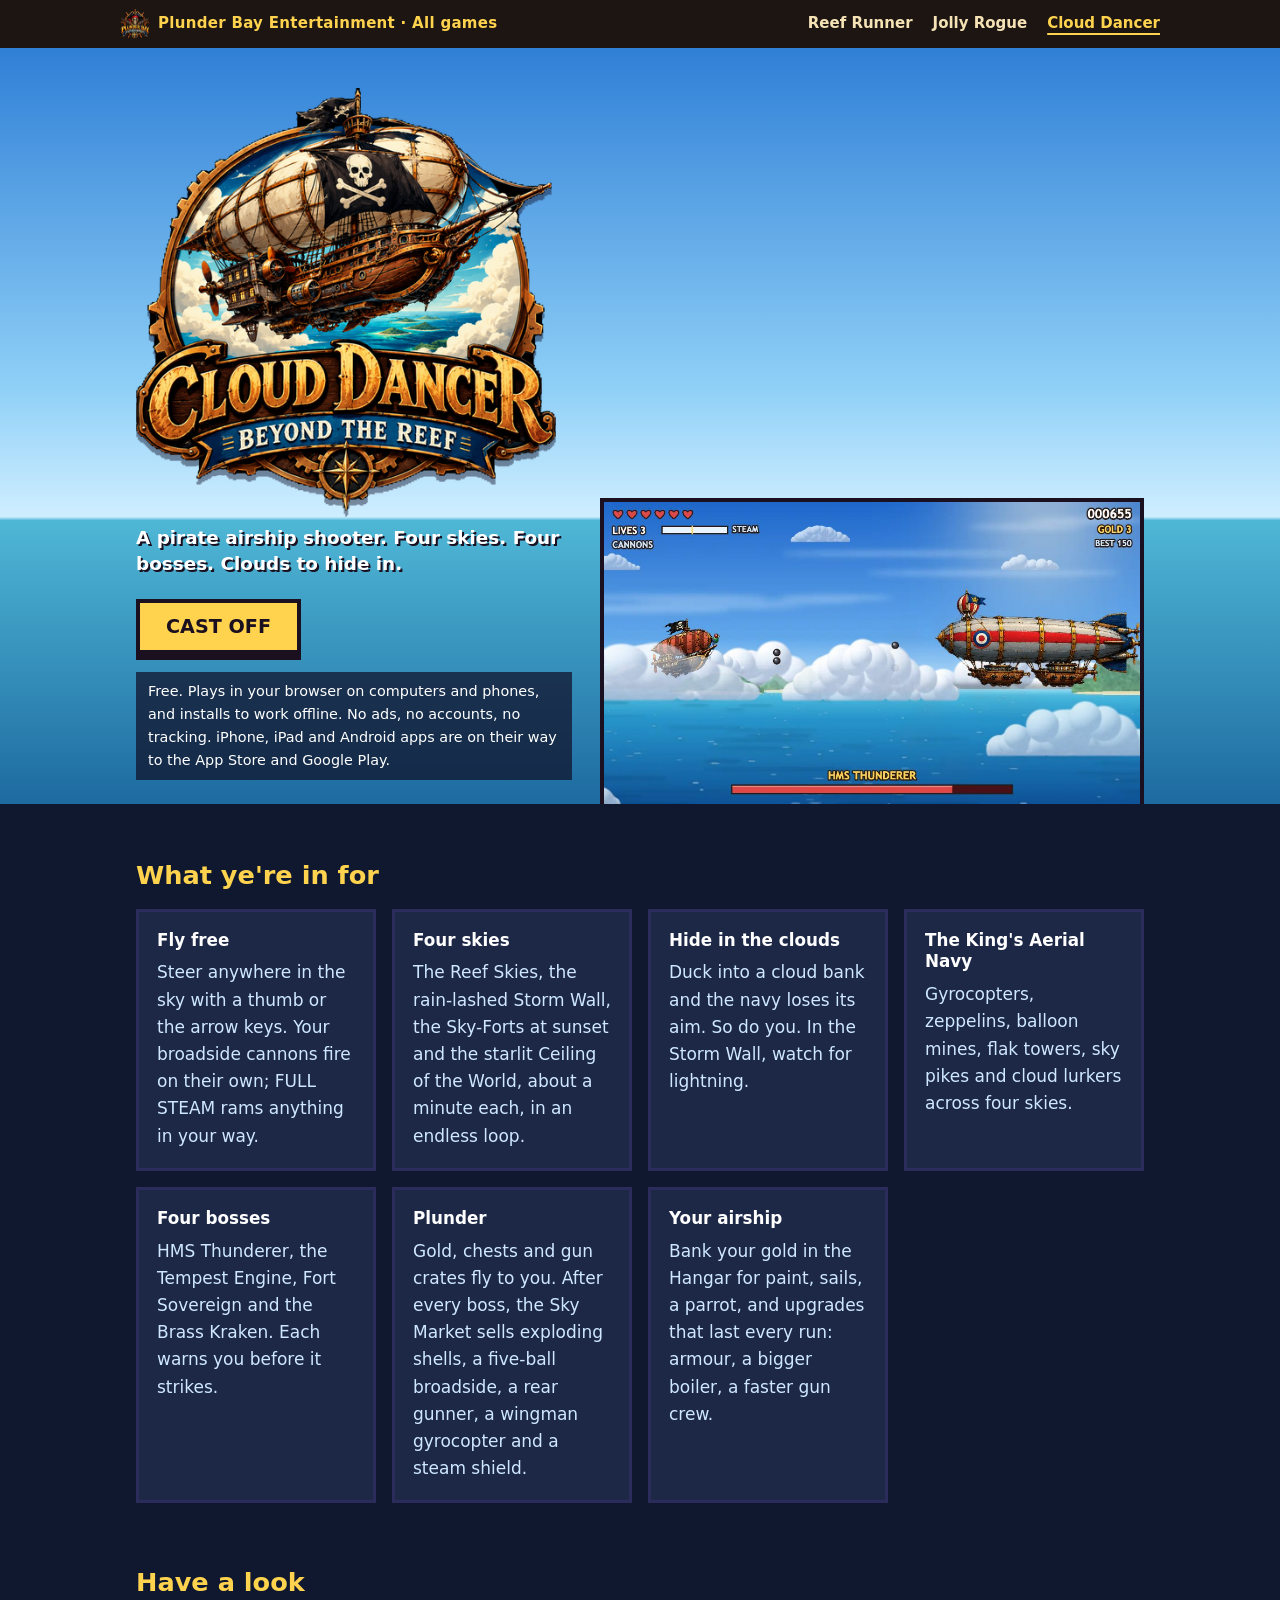
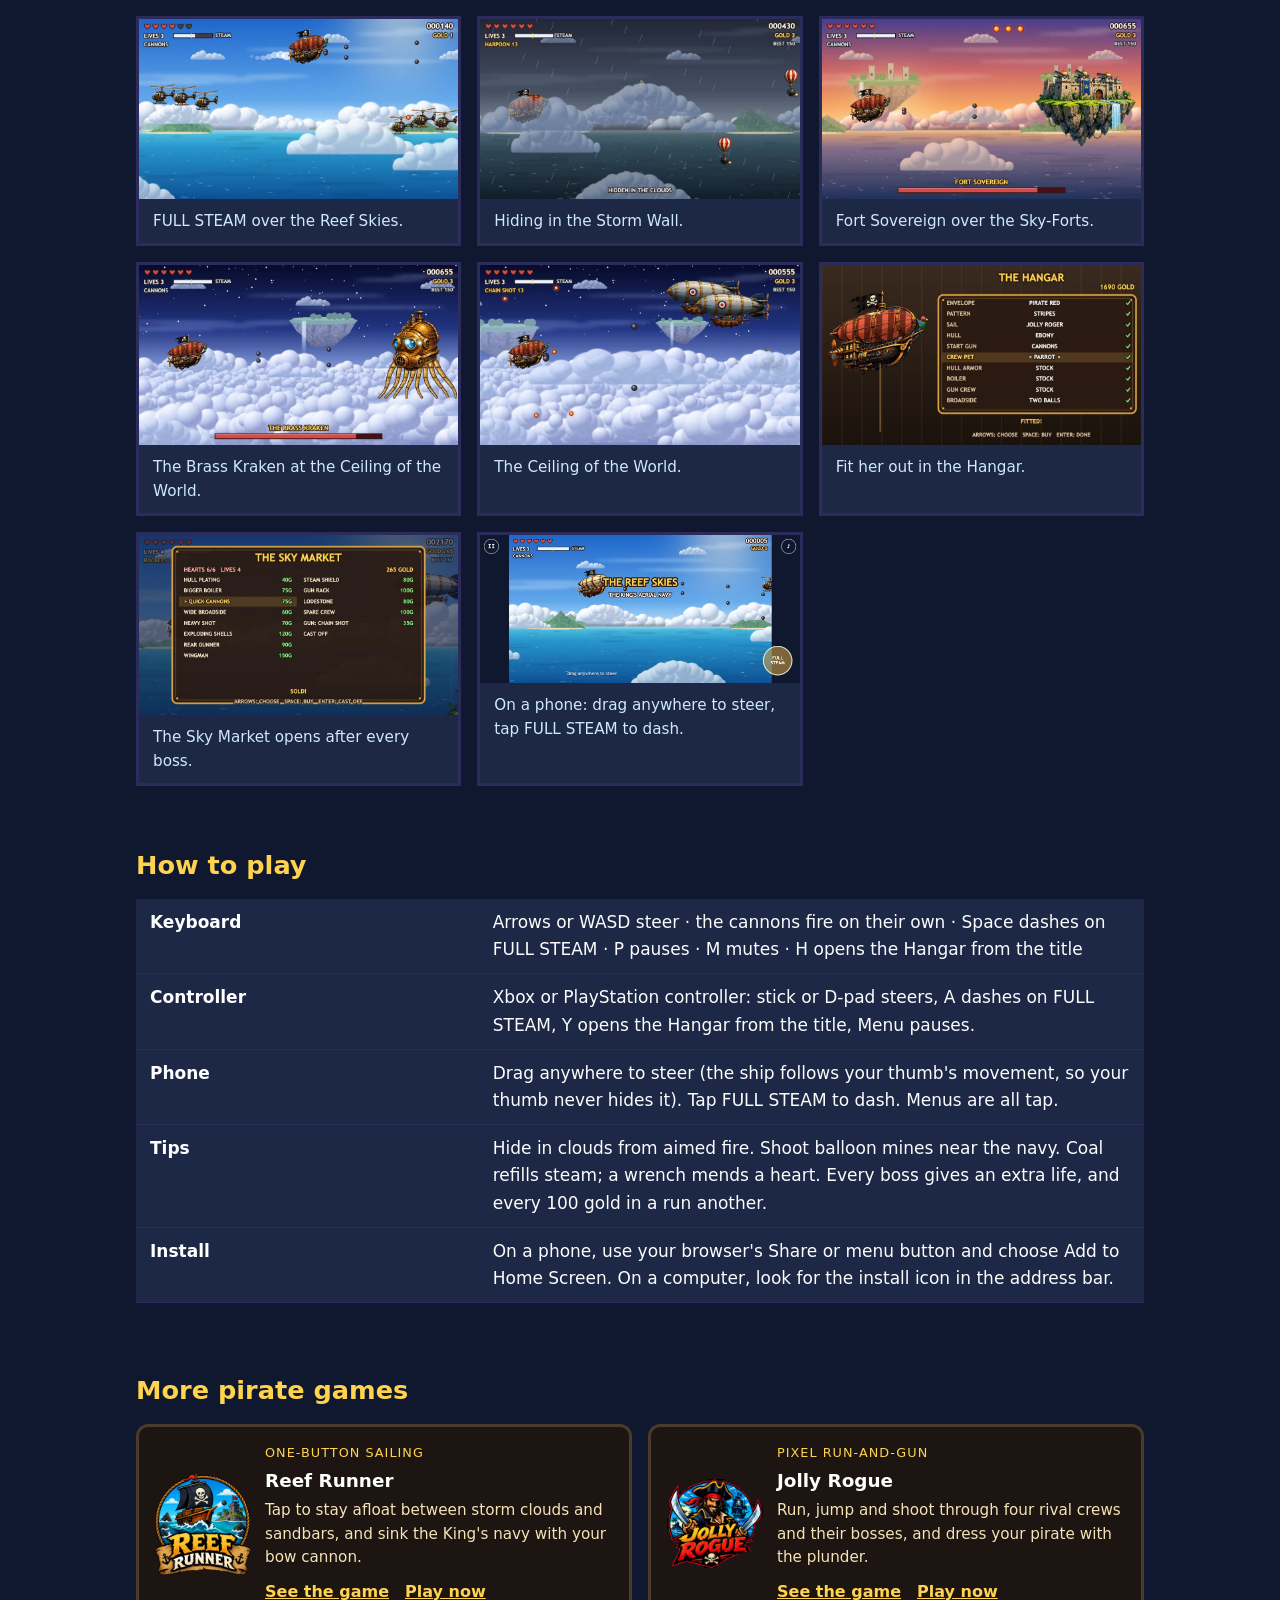
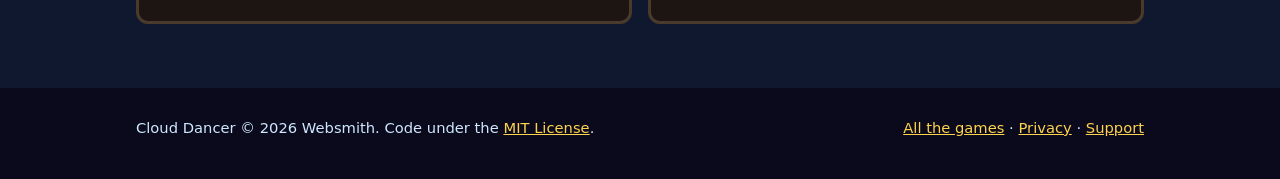
==== cloud-dancer/index.html @ 40ed7f91 "Publish Reef Runner build from source 86fb4f8 Co-Authored-By: Claude Opus 5.5 <noreply@anthropic.com" ====
<!doctype html>
<html lang="en">
<head>
<meta charset="utf-8">
<meta name="viewport" content="width=device-width, initial-scale=1">
<title>Cloud Dancer: a pirate airship shooter</title>
<meta name="description" content="Steer the Cloud Dancer, a steampunk pirate airship, through four skies and broadside the King's Aerial Navy. Free; plays in your browser, on your phone, and offline.">
<meta name="theme-color" content="#2f7fd6">
<link rel="icon" type="image/png" href="favicon-32.png">
<link rel="apple-touch-icon" href="apple-touch-icon.png">
<meta property="og:title" content="Cloud Dancer: Beyond the Reef">
<meta property="og:description" content="A free steampunk pirate airship shooter. Four skies, four bosses, one cloud to hide in.">
<meta property="og:image" content="https://reefrunner.us/cloud-dancer/img/boss.jpg">
<style>
  :root {
    --bg: #10182f; --panel: #1c2846; --ink: #fcfcfc; --muted: #cfe8ff; --gold: #ffd34e;
    --red: #d82838; --sea: #3c8cec; --wood: #4a2e14;
    --pixel: "Trebuchet MS", "Verdana", system-ui, sans-serif;
  }
  * { box-sizing: border-box; }
  html, body { margin: 0; background: var(--bg); color: var(--ink); }
  body { font: 17px/1.6 system-ui, -apple-system, "Segoe UI", sans-serif; }
  a { color: var(--gold); }
  a:focus-visible, .btn:focus-visible { outline: 3px solid var(--gold); outline-offset: 3px; }
  .wrap { max-width: 1040px; margin: 0 auto; padding: 0 16px; }
  img { max-width: 100%; height: auto; display: block; }

  header { background: linear-gradient(#2f7fd6 0, #8fd0f7 45%, #cfeeff 62%, #4fb7d6 62.5%, #1d6aa0 100%); padding: 40px 0 0; }
  .hero { display: grid; grid-template-columns: 1fr 1.25fr; gap: 28px; align-items: end; }
  .logo { image-rendering: auto; width: min(100%, 420px); filter: drop-shadow(0 6px 0 rgba(16,16,40,.45)); }
  h1 { font: 900 clamp(2.6rem, 7vw, 4.4rem)/1 var(--pixel); margin: 0; letter-spacing: .04em;
    color: var(--gold); text-shadow: 4px 0 #1b1020, -4px 0 #1b1020, 0 4px #1b1020, 0 -4px #1b1020, 4px 4px #1b1020; }
  .tag { font: 700 1.15rem/1.4 var(--pixel); margin: 14px 0 22px; color: #fff; text-shadow: 2px 2px #1b1020; }
  .btn { display: inline-block; font: 800 1.2rem/1 var(--pixel); text-decoration: none; color: #1b1020;
    background: var(--gold); border: 4px solid #1b1020; padding: 14px 26px; box-shadow: 0 6px 0 #1b1020; }
  .btn:hover { filter: brightness(1.08); }
  .btn:active { transform: translateY(4px); box-shadow: 0 2px 0 #1b1020; }
  .note { font-size: .9rem; color: #fff; margin: 18px 0 24px; padding: 8px 12px; background: rgba(16,16,40,.72); max-width: 34rem; }
  .hero figure { margin: 0; }
  .hero figure img { border: 4px solid #1b1020; border-bottom: 0; width: 100%; }

  section.wrap { padding-top: 56px; padding-bottom: 8px; }
  h2 { font: 800 1.6rem/1.2 var(--pixel); color: var(--gold); margin: 0 0 18px; }
  .grid { display: grid; grid-template-columns: repeat(auto-fit, minmax(220px, 1fr)); gap: 16px; }
  .card { background: var(--panel); border: 3px solid #2c2c5c; padding: 18px; }
  .card h3 { font: 800 1.05rem/1.3 var(--pixel); margin: 0 0 8px; color: #fff; }
  .card p { margin: 0; color: var(--muted); }
  .shots { display: grid; grid-template-columns: repeat(auto-fit, minmax(300px, 1fr)); gap: 16px; }
  .shots figure { margin: 0; background: var(--panel); border: 3px solid #2c2c5c; }
  .shots figcaption { padding: 10px 14px; color: var(--muted); font-size: .95rem; }
  table { border-collapse: collapse; width: 100%; background: var(--panel); }
  th, td { text-align: left; padding: 10px 14px; border-bottom: 1px solid #2c2c5c; vertical-align: top; }
  th { font-family: var(--pixel); color: #fff; width: 34%; }
  footer { margin-top: 64px; padding: 28px 0 40px; background: #0a0a1c; color: var(--muted); font-size: .92rem; }
  footer .wrap { display: flex; flex-wrap: wrap; gap: 8px 28px; justify-content: space-between; }
  footer p { margin: 0; }
  @media (max-width: 760px) {
    .hero { grid-template-columns: 1fr; }
    header { padding-top: 28px; }
  }

  /* reefrunner.us: the bar across every game page, and the other games at the bottom */
  .fleet { display: flex; flex-wrap: wrap; align-items: center; gap: 6px 20px; padding: 10px max(16px, calc((100% - 1040px) / 2));
    background: #1c1512; font: 600 15px/1.3 system-ui, -apple-system, "Segoe UI", sans-serif; position: relative; z-index: 5; }
  .fleet a { color: #f5e2b5; text-decoration: none; padding: 4px 0; }
  .fleet a:hover { color: #ffd34e; }
  .fleet a[aria-current="page"] { color: #ffd34e; text-decoration: underline; text-decoration-thickness: 2px; text-underline-offset: 5px; }
  .fleet .fleet-home { margin-right: auto; font-weight: 800; color: #ffd34e; letter-spacing: .02em; display: inline-flex; align-items: center; gap: 8px; }
  .fleet .fleet-home img { width: 30px; height: auto; margin: -6px 0; }
  .fleet-more { max-width: 1040px; margin: 64px auto 0; padding: 0 16px; font: 16px/1.55 system-ui, -apple-system, "Segoe UI", sans-serif; }
  .fleet-more h2 { font: 800 1.6rem/1.2 system-ui, -apple-system, "Segoe UI", sans-serif; color: #ffd34e; margin: 0 0 18px; }
  .fleet-more .fleet-cards { display: grid; grid-template-columns: repeat(auto-fit, minmax(260px, 1fr)); gap: 16px; }
  .fleet-more .fleet-card { display: grid; grid-template-columns: 96px 1fr; gap: 14px; align-items: center; padding: 16px;
    background: #1c1512; border: 3px solid #4a3a2c; border-radius: 12px; color: #f5e2b5; }
  .fleet-more .fleet-card img { width: 96px; height: auto; display: block; }
  .fleet-more .fleet-card h3 { margin: 0; font-size: 1.15rem; color: #fff; }
  .fleet-more .fleet-card .fleet-kind { margin: 0 0 4px; font-size: .8rem; letter-spacing: .08em; text-transform: uppercase; color: #ffd34e; }
  .fleet-more .fleet-card p { margin: 4px 0 10px; font-size: .95rem; }
  .fleet-more .fleet-card a { color: #ffd34e; font-weight: 700; margin-right: 16px; }
</style>
</head>
<body>
<nav class="fleet" aria-label="All the games">
  <a class="fleet-home" href="../"><img src="../plunder-bay.webp" width="480" height="484" alt="">Plunder Bay Entertainment · All games</a>
  <a href="../reef-runner/">Reef Runner</a>
  <a href="../jolly-rogue/">Jolly Rogue</a>
  <a href="../cloud-dancer/" aria-current="page">Cloud Dancer</a>
</nav>
<header>
  <div class="wrap hero">
    <div>
      <h1><img class="logo" src="logo.png" alt="Cloud Dancer: Beyond the Reef" width="480" height="484"></h1>
      <p class="tag">A pirate airship shooter. Four skies. Four bosses. Clouds to hide in.</p>
      <a class="btn" href="play/">CAST OFF</a>
      <p class="note">Free. Plays in your browser on computers and phones, and installs to work offline.
        No ads, no accounts, no tracking. iPhone, iPad and Android apps are on their way to the App Store and Google Play.</p>
    </div>
    <figure><img src="img/boss.jpg" width="960" height="540" alt="The painted Cloud Dancer airship facing HMS Thunderer, a huge navy dreadnought zeppelin with a red war stripe, over a tropical sea."></figure>
  </div>
</header>

<main>
  <section class="wrap" aria-labelledby="what">
    <h2 id="what">What ye're in for</h2>
    <div class="grid">
      <div class="card"><h3>Fly free</h3><p>Steer anywhere in the sky with a thumb or the arrow keys. Your broadside cannons fire on their own; FULL STEAM rams anything in your way.</p></div>
      <div class="card"><h3>Four skies</h3><p>The Reef Skies, the rain-lashed Storm Wall, the Sky-Forts at sunset and the starlit Ceiling of the World, about a minute each, in an endless loop.</p></div>
      <div class="card"><h3>Hide in the clouds</h3><p>Duck into a cloud bank and the navy loses its aim. So do you. In the Storm Wall, watch for lightning.</p></div>
      <div class="card"><h3>The King's Aerial Navy</h3><p>Gyrocopters, zeppelins, balloon mines, flak towers, sky pikes and cloud lurkers across four skies.</p></div>
      <div class="card"><h3>Four bosses</h3><p>HMS Thunderer, the Tempest Engine, Fort Sovereign and the Brass Kraken. Each warns you before it strikes.</p></div>
      <div class="card"><h3>Plunder</h3><p>Gold, chests and gun crates fly to you. After every boss, the Sky Market sells exploding shells, a five-ball broadside, a rear gunner, a wingman gyrocopter and a steam shield.</p></div>
      <div class="card"><h3>Your airship</h3><p>Bank your gold in the Hangar for paint, sails, a parrot, and upgrades that last every run: armour, a bigger boiler, a faster gun crew.</p></div>
    </div>
  </section>

  <section class="wrap" aria-labelledby="look">
    <h2 id="look">Have a look</h2>
    <div class="shots">
      <figure><img src="img/fight.jpg" width="960" height="540" loading="lazy" alt="The airship on FULL STEAM, trailing steam over the Reef Skies, with a flak tower on an islet below."><figcaption>FULL STEAM over the Reef Skies.</figcaption></figure>
      <figure><img src="img/storm.jpg" width="960" height="540" loading="lazy" alt="The airship tucked into a grey storm cloud in the rain, with HIDDEN IN THE CLOUDS at the bottom of the screen."><figcaption>Hiding in the Storm Wall.</figcaption></figure>
      <figure><img src="img/forts.jpg" width="960" height="540" loading="lazy" alt="Fort Sovereign, a stone fortress with brass gun turrets on a floating rock with a waterfall, in a sunset sky."><figcaption>Fort Sovereign over the Sky-Forts.</figcaption></figure>
      <figure><img src="img/kraken.jpg" width="960" height="540" loading="lazy" alt="The Brass Kraken, a riveted brass dome with glowing eyes and clockwork tentacles, over a sea of cloud under the stars."><figcaption>The Brass Kraken at the Ceiling of the World.</figcaption></figure>
      <figure><img src="img/ceiling.jpg" width="960" height="540" loading="lazy" alt="Gyrocopters flying in a line over a sea of cloud, with floating islands under a starry sky."><figcaption>The Ceiling of the World.</figcaption></figure>
      <figure><img src="img/hangar.jpg" width="960" height="540" loading="lazy" alt="The Hangar: the airship with a blue striped envelope and a parrot, beside the list of choices."><figcaption>Fit her out in the Hangar.</figcaption></figure>
      <figure><img src="img/market.jpg" width="960" height="540" loading="lazy" alt="The Sky Market listing upgrades and their prices."><figcaption>The Sky Market opens after every boss.</figcaption></figure>
      <figure><img src="img/phone.jpg" width="1200" height="555" loading="lazy" alt="The game on a phone held sideways, with pause and mute in the corners and a FULL STEAM button at the bottom right."><figcaption>On a phone: drag anywhere to steer, tap FULL STEAM to dash.</figcaption></figure>
    </div>
  </section>

  <section class="wrap" aria-labelledby="how">
    <h2 id="how">How to play</h2>
    <table>
      <tr><th scope="row">Keyboard</th><td>Arrows or WASD steer · the cannons fire on their own · Space dashes on FULL STEAM · P pauses · M mutes · H opens the Hangar from the title</td></tr>
      <tr><th scope="row">Controller</th><td>Xbox or PlayStation controller: stick or D-pad steers, A dashes on FULL STEAM, Y opens the Hangar from the title, Menu pauses.</td></tr>
      <tr><th scope="row">Phone</th><td>Drag anywhere to steer (the ship follows your thumb's movement, so your thumb never hides it). Tap FULL STEAM to dash. Menus are all tap.</td></tr>
      <tr><th scope="row">Tips</th><td>Hide in clouds from aimed fire. Shoot balloon mines near the navy. Coal refills steam; a wrench mends a heart. Every boss gives an extra life, and every 100 gold in a run another.</td></tr>
      <tr><th scope="row">Install</th><td>On a phone, use your browser's Share or menu button and choose Add to Home Screen. On a computer, look for the install icon in the address bar.</td></tr>
    </table>
  </section>
</main>

<section class="fleet-more" aria-labelledby="fleet-more">
  <h2 id="fleet-more">More pirate games</h2>
  <div class="fleet-cards">
    <div class="fleet-card">
      <img src="../logo-1024.webp" width="1024" height="1088" alt="" loading="lazy">
      <div>
        <p class="fleet-kind">One-button sailing</p>
        <h3>Reef Runner</h3>
        <p>Tap to stay afloat between storm clouds and sandbars, and sink the King's navy with your bow cannon.</p>
        <a href="../reef-runner/">See the game</a><a href="../play/">Play now</a>
      </div>
    </div>
    <div class="fleet-card">
      <img src="../jolly-rogue/logo.png" width="480" height="443" alt="" loading="lazy">
      <div>
        <p class="fleet-kind">Pixel run-and-gun</p>
        <h3>Jolly Rogue</h3>
        <p>Run, jump and shoot through four rival crews and their bosses, and dress your pirate with the plunder.</p>
        <a href="../jolly-rogue/">See the game</a><a href="../jolly-rogue/play/">Play now</a>
      </div>
    </div>
  </div>
</section>

<footer>
  <div class="wrap">
    <p>Cloud Dancer © 2026 Websmith. Code under the <a href="LICENSE">MIT License</a>.</p>
    <p><a href="../">All the games</a> · <a href="privacy/">Privacy</a> · <a href="support/">Support</a></p>
  </div>
</footer>
</body>
</html>
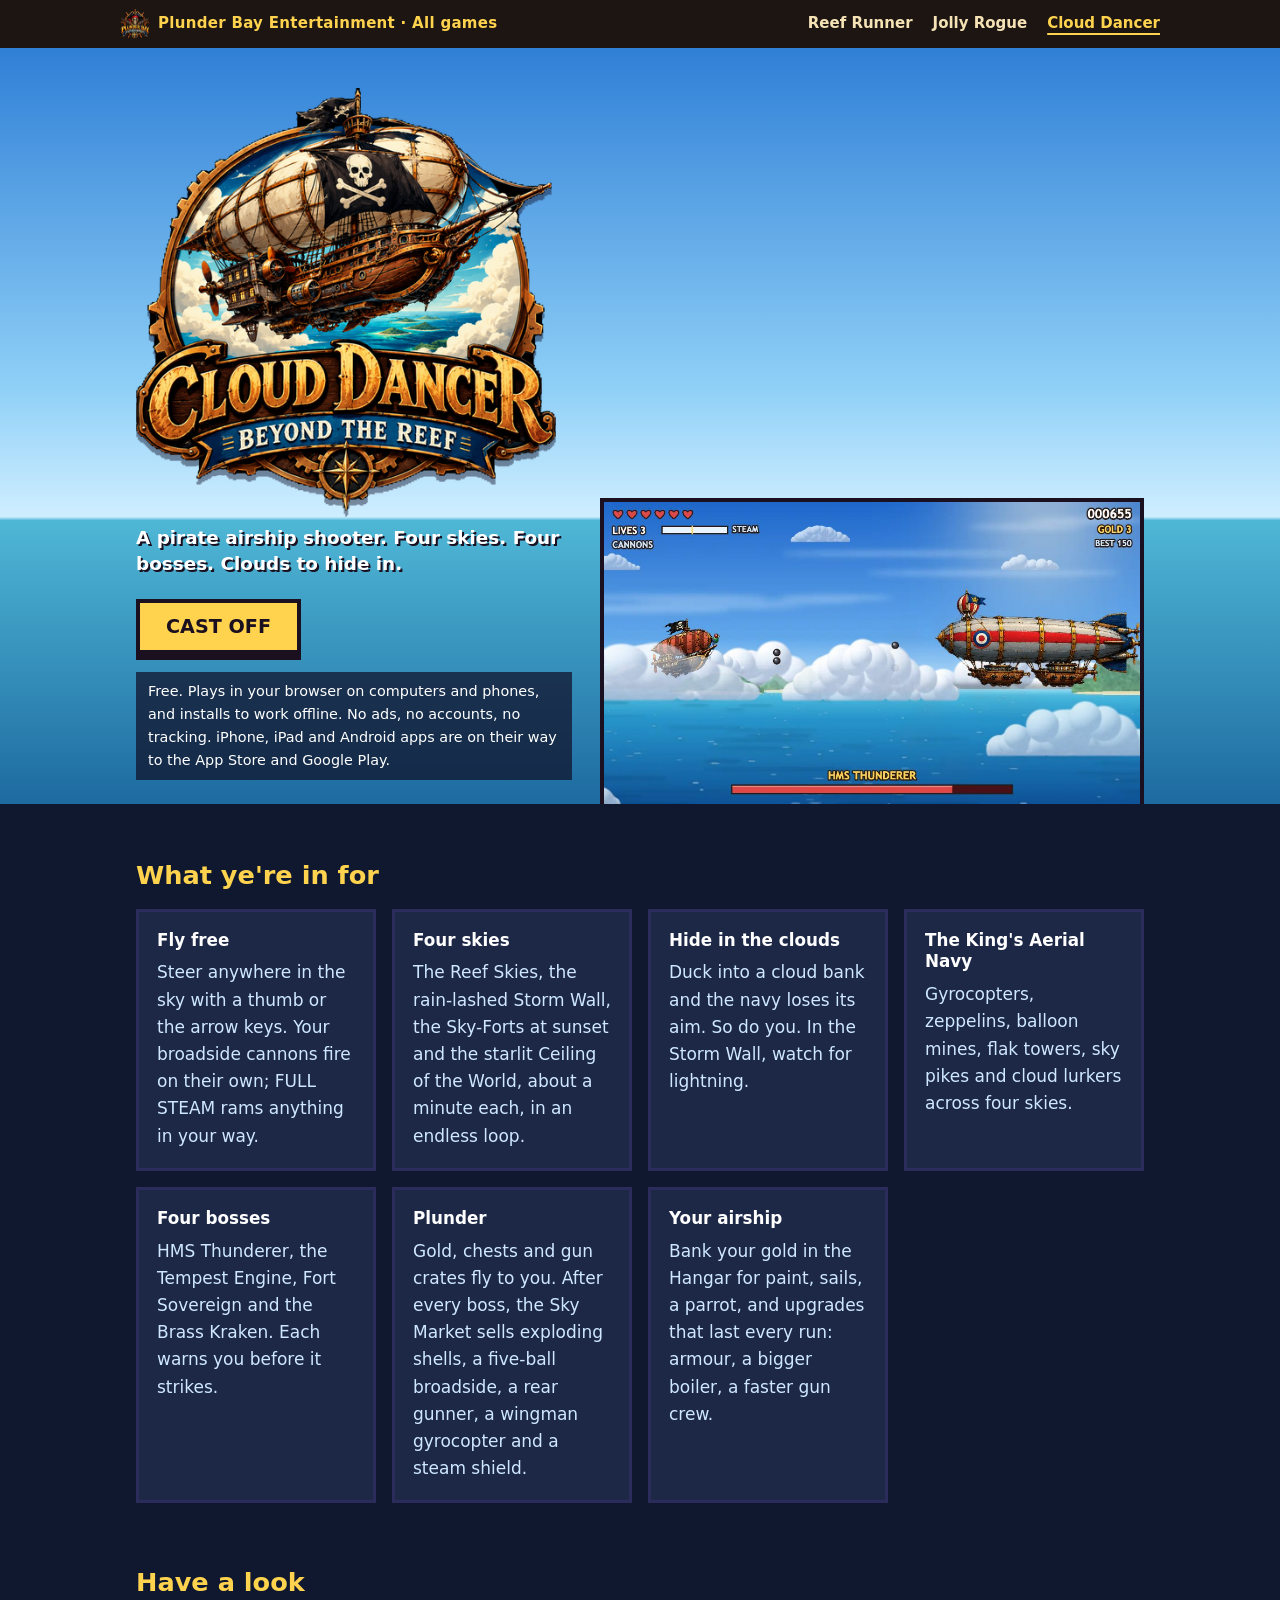
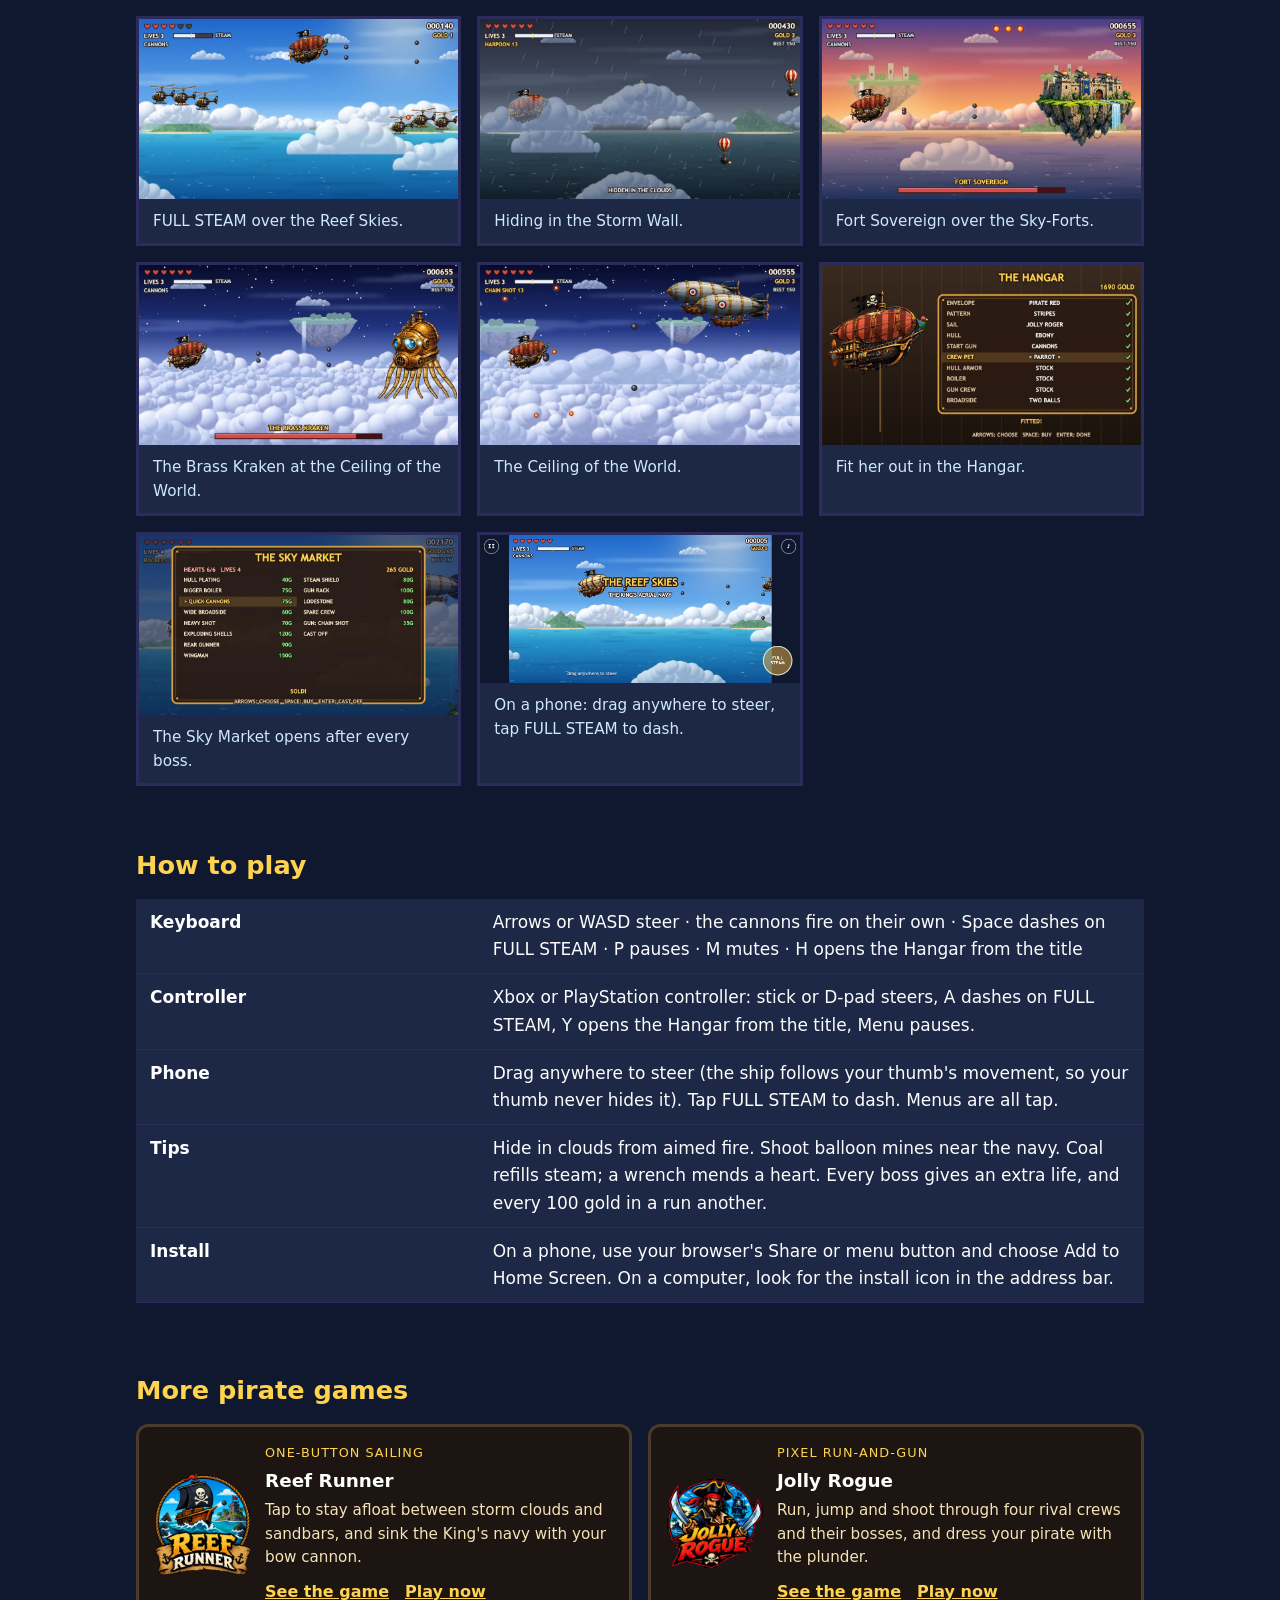
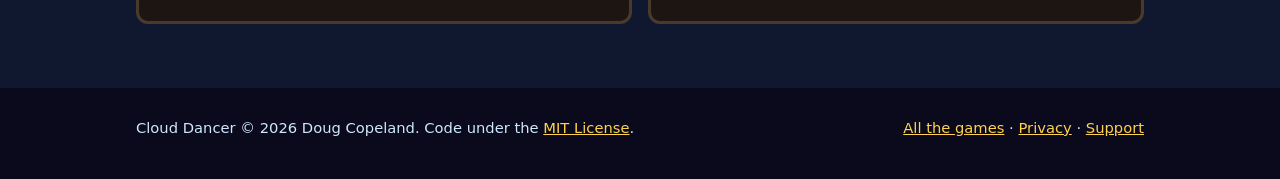
==== commit 63ddc741: "Publish Reef Runner build from source 86fb4f8 Co-Authored-By: Claude Opus 5.5 <noreply@anthropic.com" ====
--- a/cloud-dancer/index.html
+++ b/cloud-dancer/index.html
@@ -165,7 +165,7 @@
 
 <footer>
   <div class="wrap">
-    <p>Cloud Dancer © 2026 Websmith. Code under the <a href="LICENSE">MIT License</a>.</p>
+    <p>Cloud Dancer © 2026 Doug Copeland. Code under the <a href="LICENSE">MIT License</a>.</p>
     <p><a href="../">All the games</a> · <a href="privacy/">Privacy</a> · <a href="support/">Support</a></p>
   </div>
 </footer>
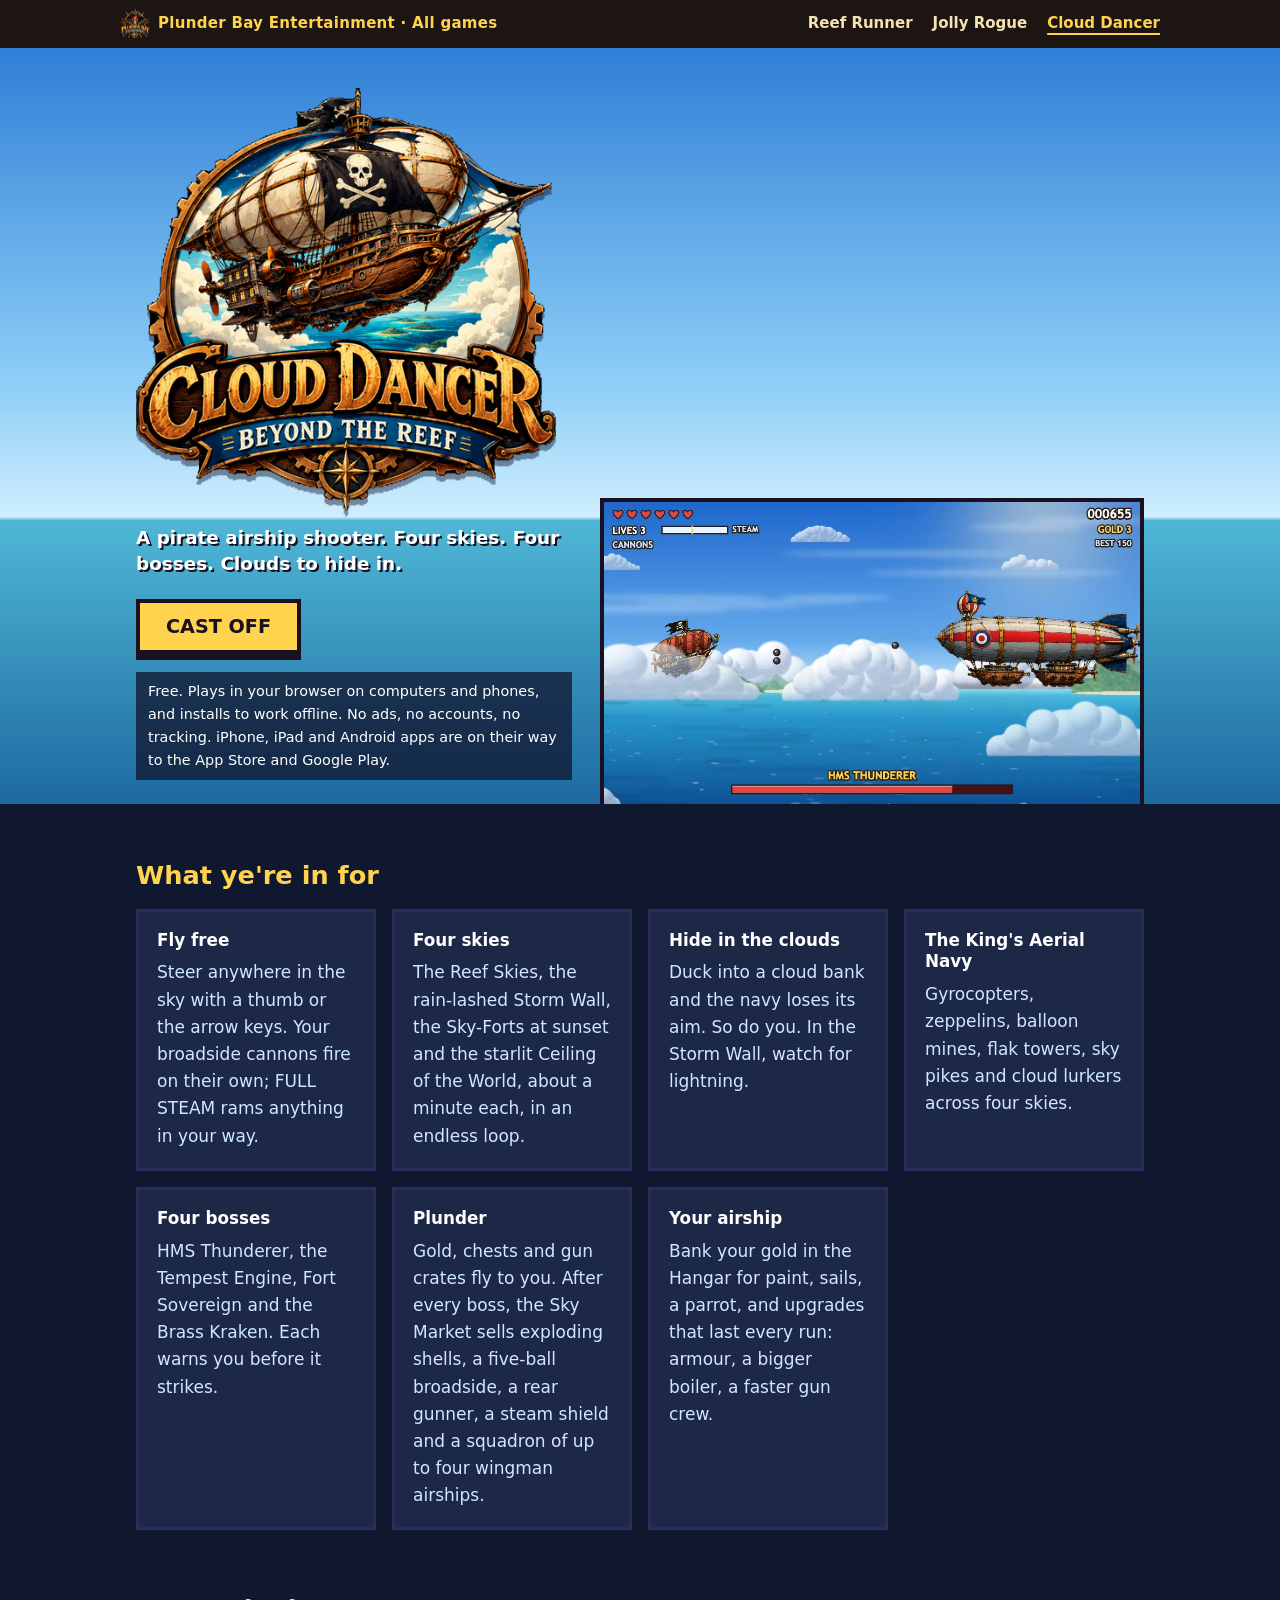
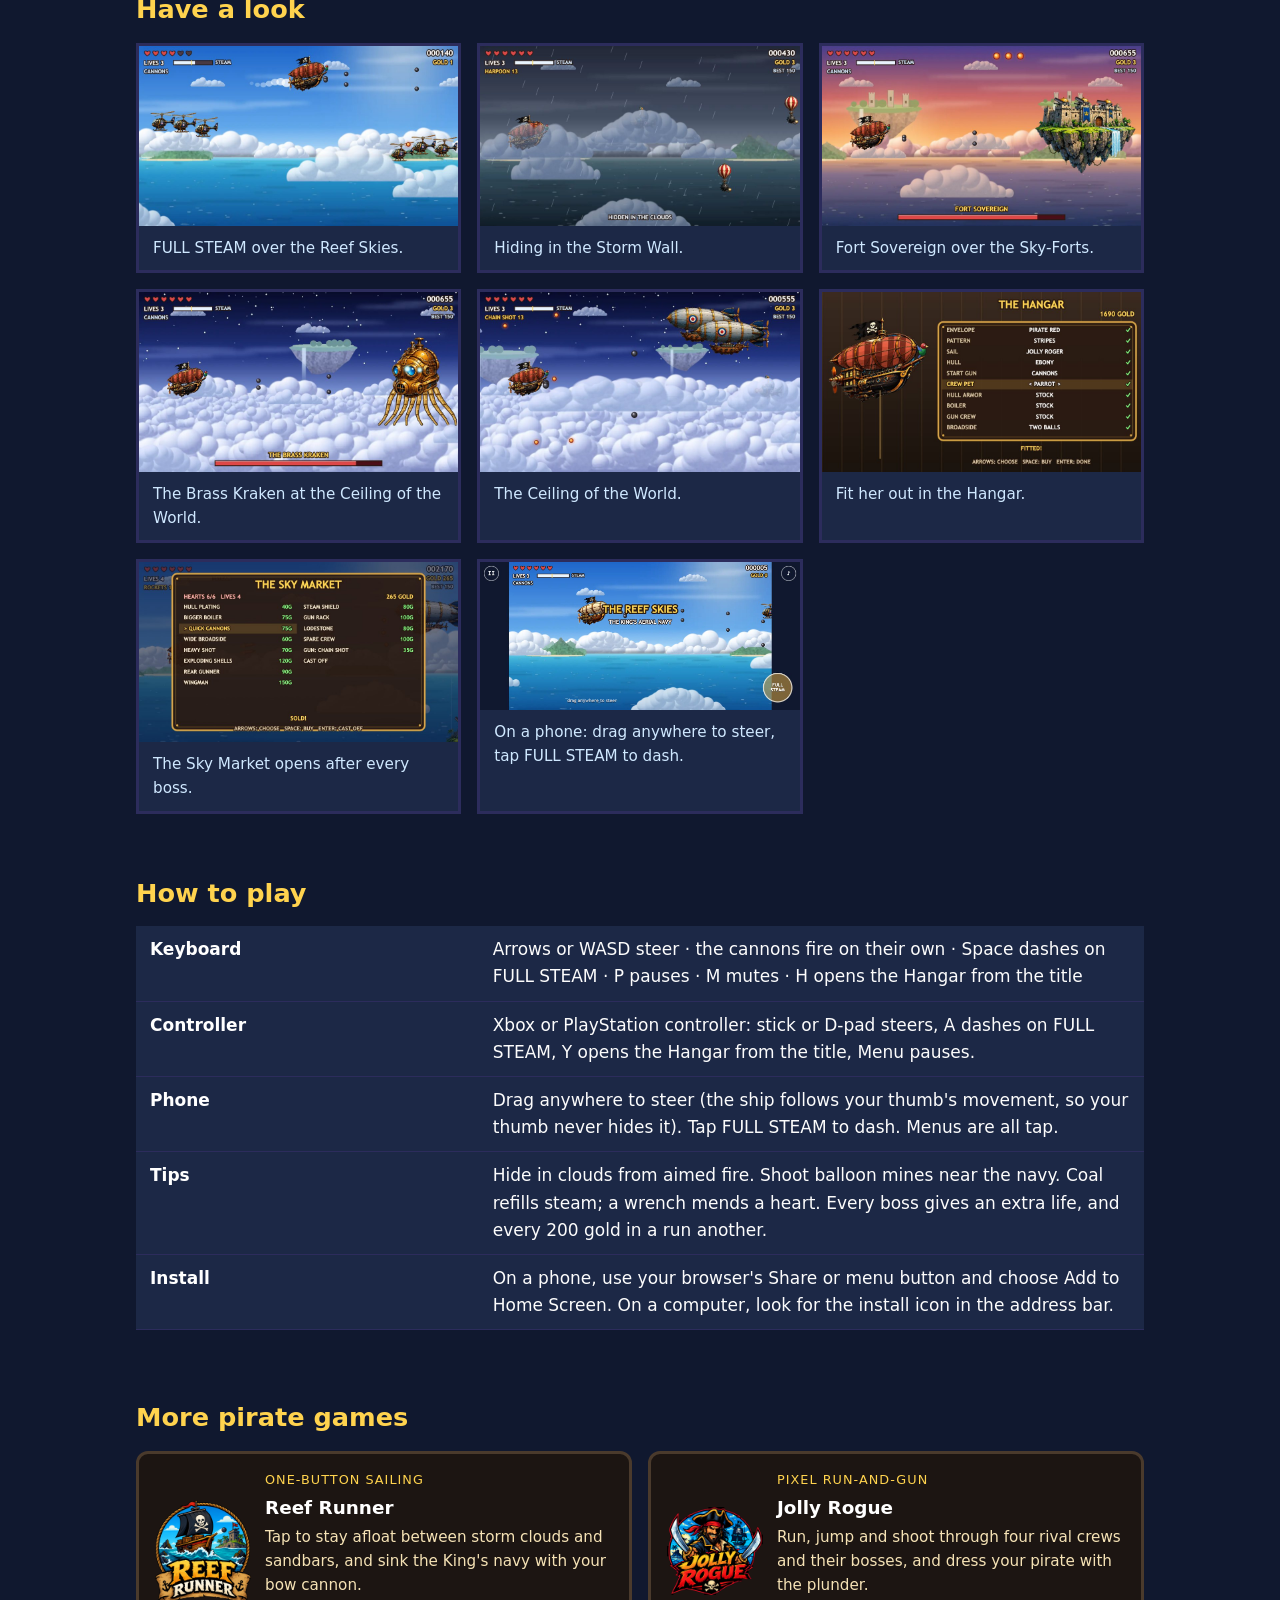
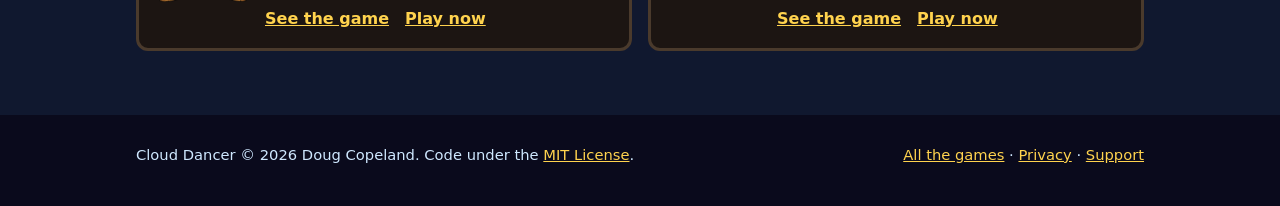
==== commit 98ba8f85: "Publish Reef Runner build from source c8fef18 Co-Authored-By: Claude Opus 5.5 <noreply@anthropic.com" ====
--- a/cloud-dancer/index.html
+++ b/cloud-dancer/index.html
@@ -108,7 +108,7 @@
       <div class="card"><h3>Hide in the clouds</h3><p>Duck into a cloud bank and the navy loses its aim. So do you. In the Storm Wall, watch for lightning.</p></div>
       <div class="card"><h3>The King's Aerial Navy</h3><p>Gyrocopters, zeppelins, balloon mines, flak towers, sky pikes and cloud lurkers across four skies.</p></div>
       <div class="card"><h3>Four bosses</h3><p>HMS Thunderer, the Tempest Engine, Fort Sovereign and the Brass Kraken. Each warns you before it strikes.</p></div>
-      <div class="card"><h3>Plunder</h3><p>Gold, chests and gun crates fly to you. After every boss, the Sky Market sells exploding shells, a five-ball broadside, a rear gunner, a wingman gyrocopter and a steam shield.</p></div>
+      <div class="card"><h3>Plunder</h3><p>Gold, chests and gun crates fly to you. After every boss, the Sky Market sells exploding shells, a five-ball broadside, a rear gunner, a steam shield and a squadron of up to four wingman airships.</p></div>
       <div class="card"><h3>Your airship</h3><p>Bank your gold in the Hangar for paint, sails, a parrot, and upgrades that last every run: armour, a bigger boiler, a faster gun crew.</p></div>
     </div>
   </section>
@@ -133,7 +133,7 @@
       <tr><th scope="row">Keyboard</th><td>Arrows or WASD steer · the cannons fire on their own · Space dashes on FULL STEAM · P pauses · M mutes · H opens the Hangar from the title</td></tr>
       <tr><th scope="row">Controller</th><td>Xbox or PlayStation controller: stick or D-pad steers, A dashes on FULL STEAM, Y opens the Hangar from the title, Menu pauses.</td></tr>
       <tr><th scope="row">Phone</th><td>Drag anywhere to steer (the ship follows your thumb's movement, so your thumb never hides it). Tap FULL STEAM to dash. Menus are all tap.</td></tr>
-      <tr><th scope="row">Tips</th><td>Hide in clouds from aimed fire. Shoot balloon mines near the navy. Coal refills steam; a wrench mends a heart. Every boss gives an extra life, and every 100 gold in a run another.</td></tr>
+      <tr><th scope="row">Tips</th><td>Hide in clouds from aimed fire. Shoot balloon mines near the navy. Coal refills steam; a wrench mends a heart. Every boss gives an extra life, and every 200 gold in a run another.</td></tr>
       <tr><th scope="row">Install</th><td>On a phone, use your browser's Share or menu button and choose Add to Home Screen. On a computer, look for the install icon in the address bar.</td></tr>
     </table>
   </section>
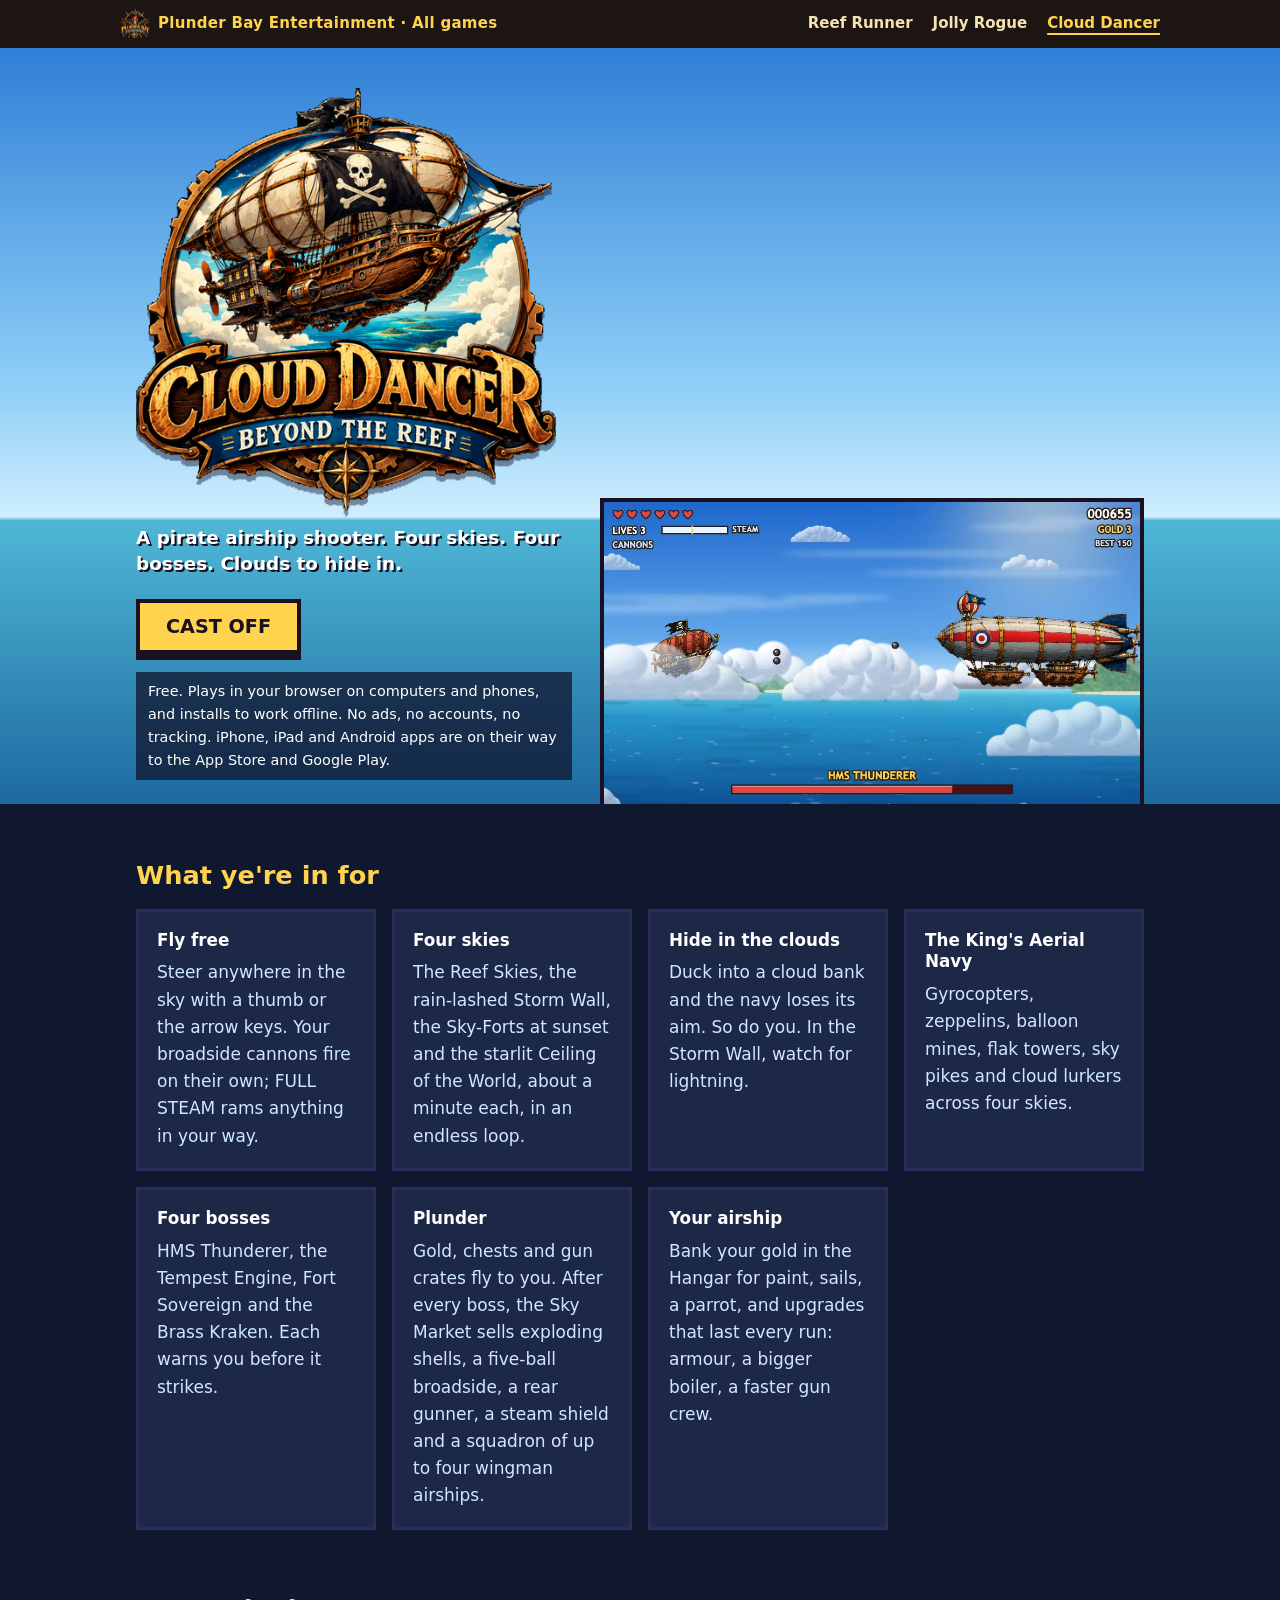
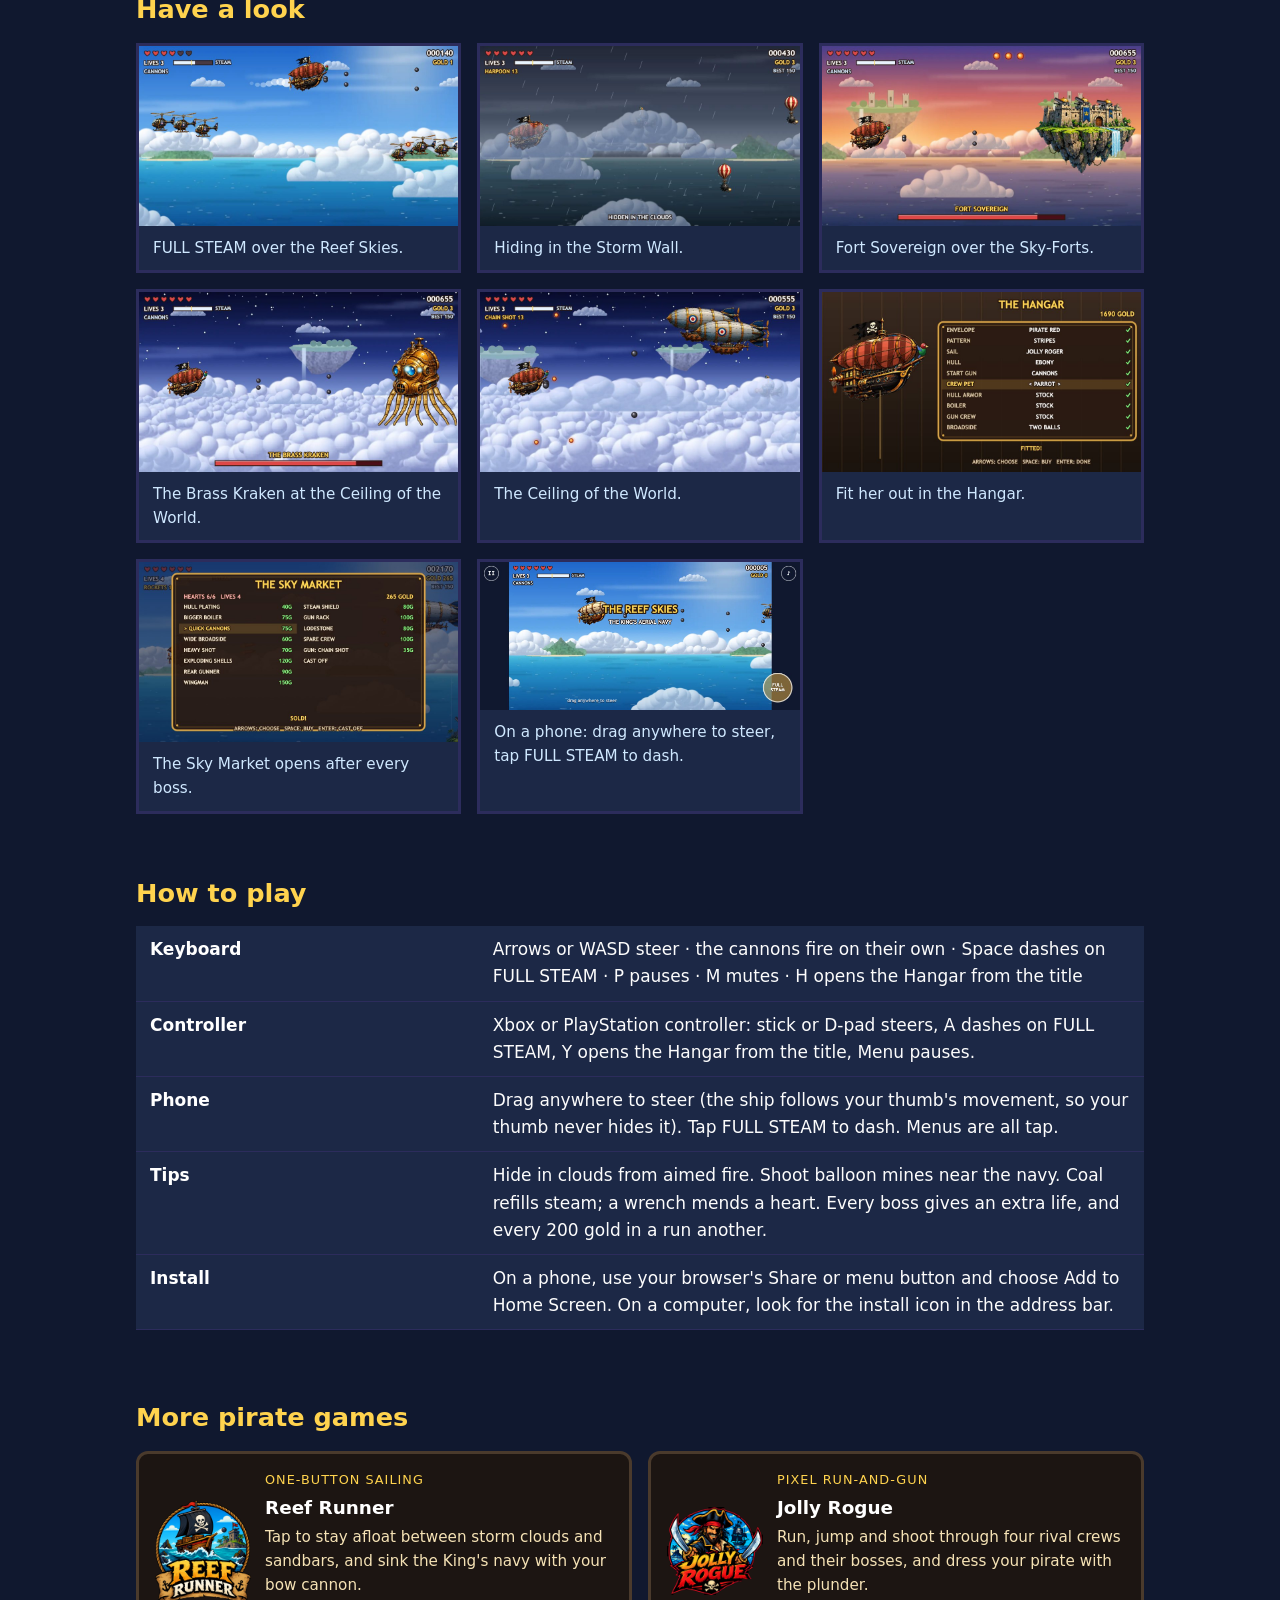
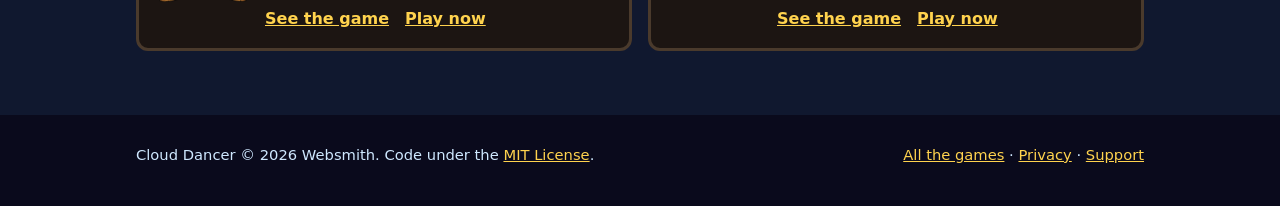
==== commit f91fb645: "Publish Reef Runner build from source c8fef18 Co-Authored-By: Claude Opus 5.5 <noreply@anthropic.com" ====
--- a/cloud-dancer/index.html
+++ b/cloud-dancer/index.html
@@ -165,7 +165,7 @@
 
 <footer>
   <div class="wrap">
-    <p>Cloud Dancer © 2026 Doug Copeland. Code under the <a href="LICENSE">MIT License</a>.</p>
+    <p>Cloud Dancer © 2026 Websmith. Code under the <a href="LICENSE">MIT License</a>.</p>
     <p><a href="../">All the games</a> · <a href="privacy/">Privacy</a> · <a href="support/">Support</a></p>
   </div>
 </footer>
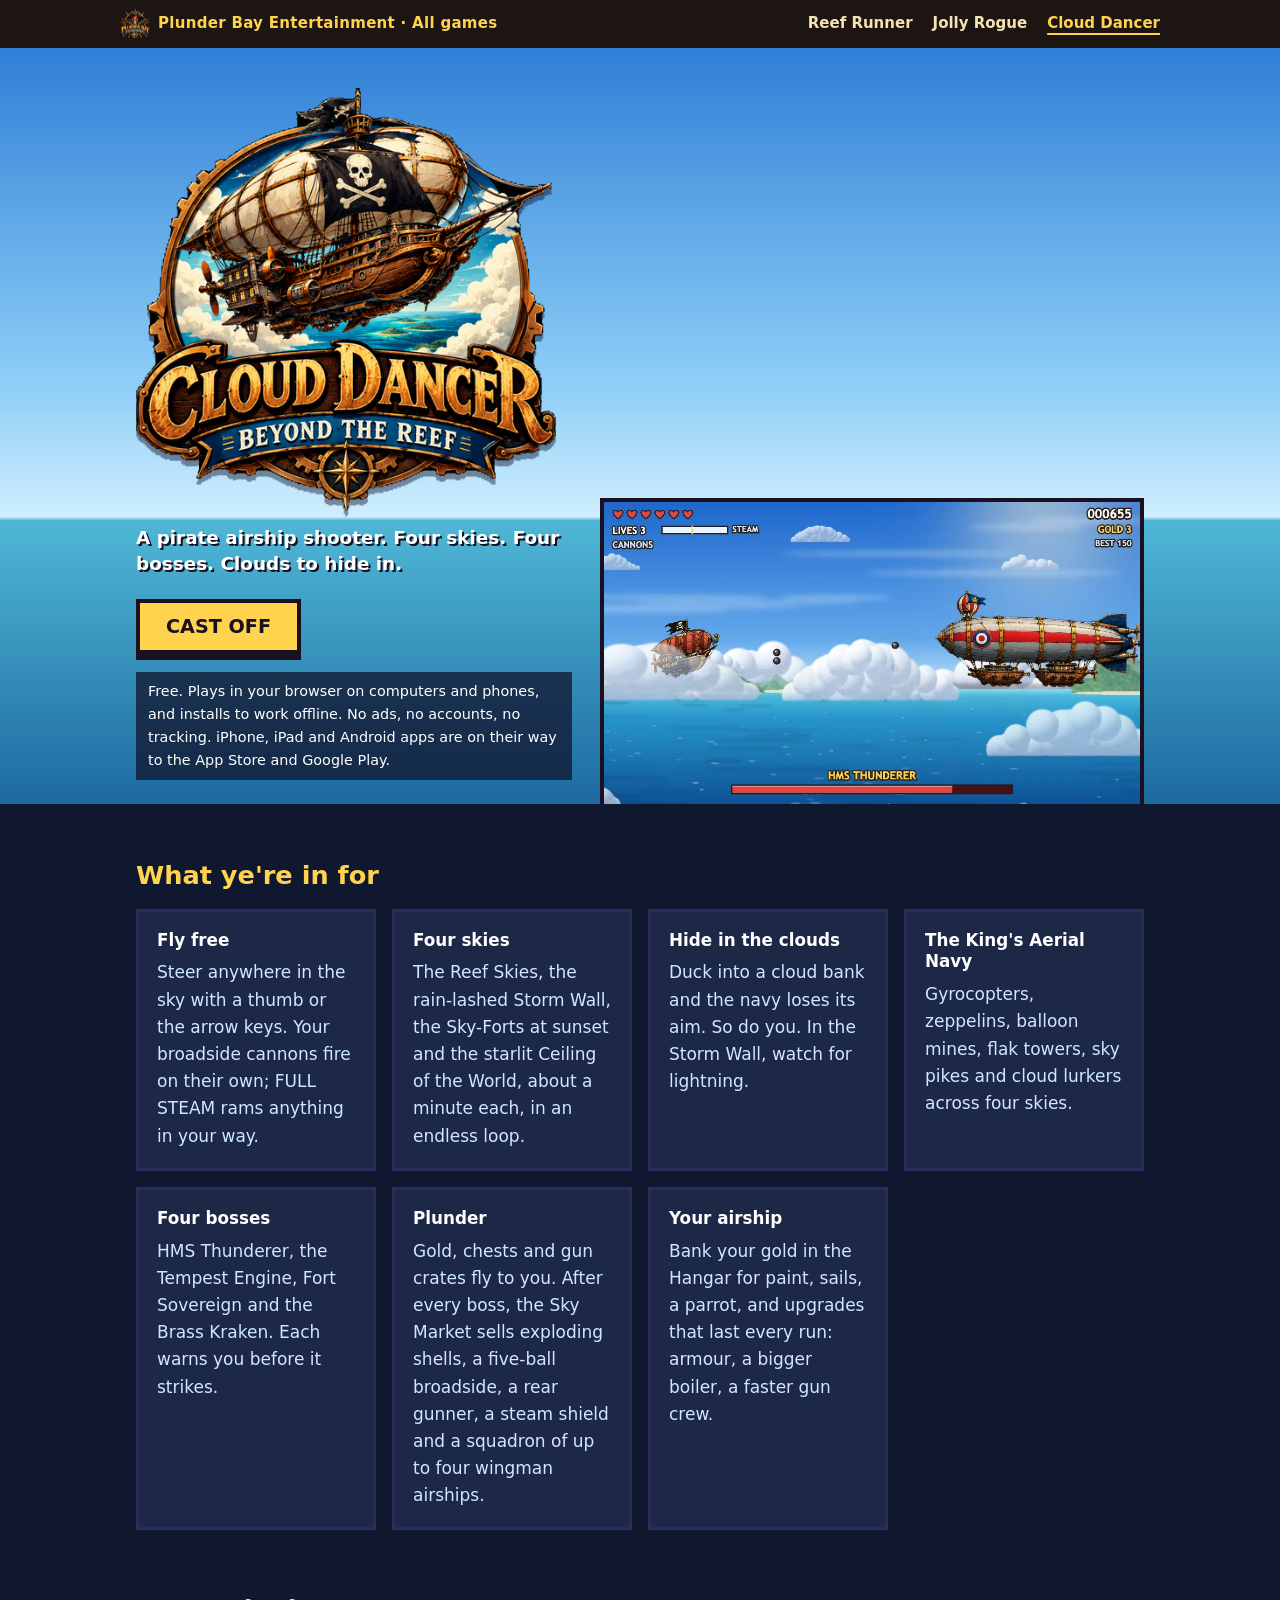
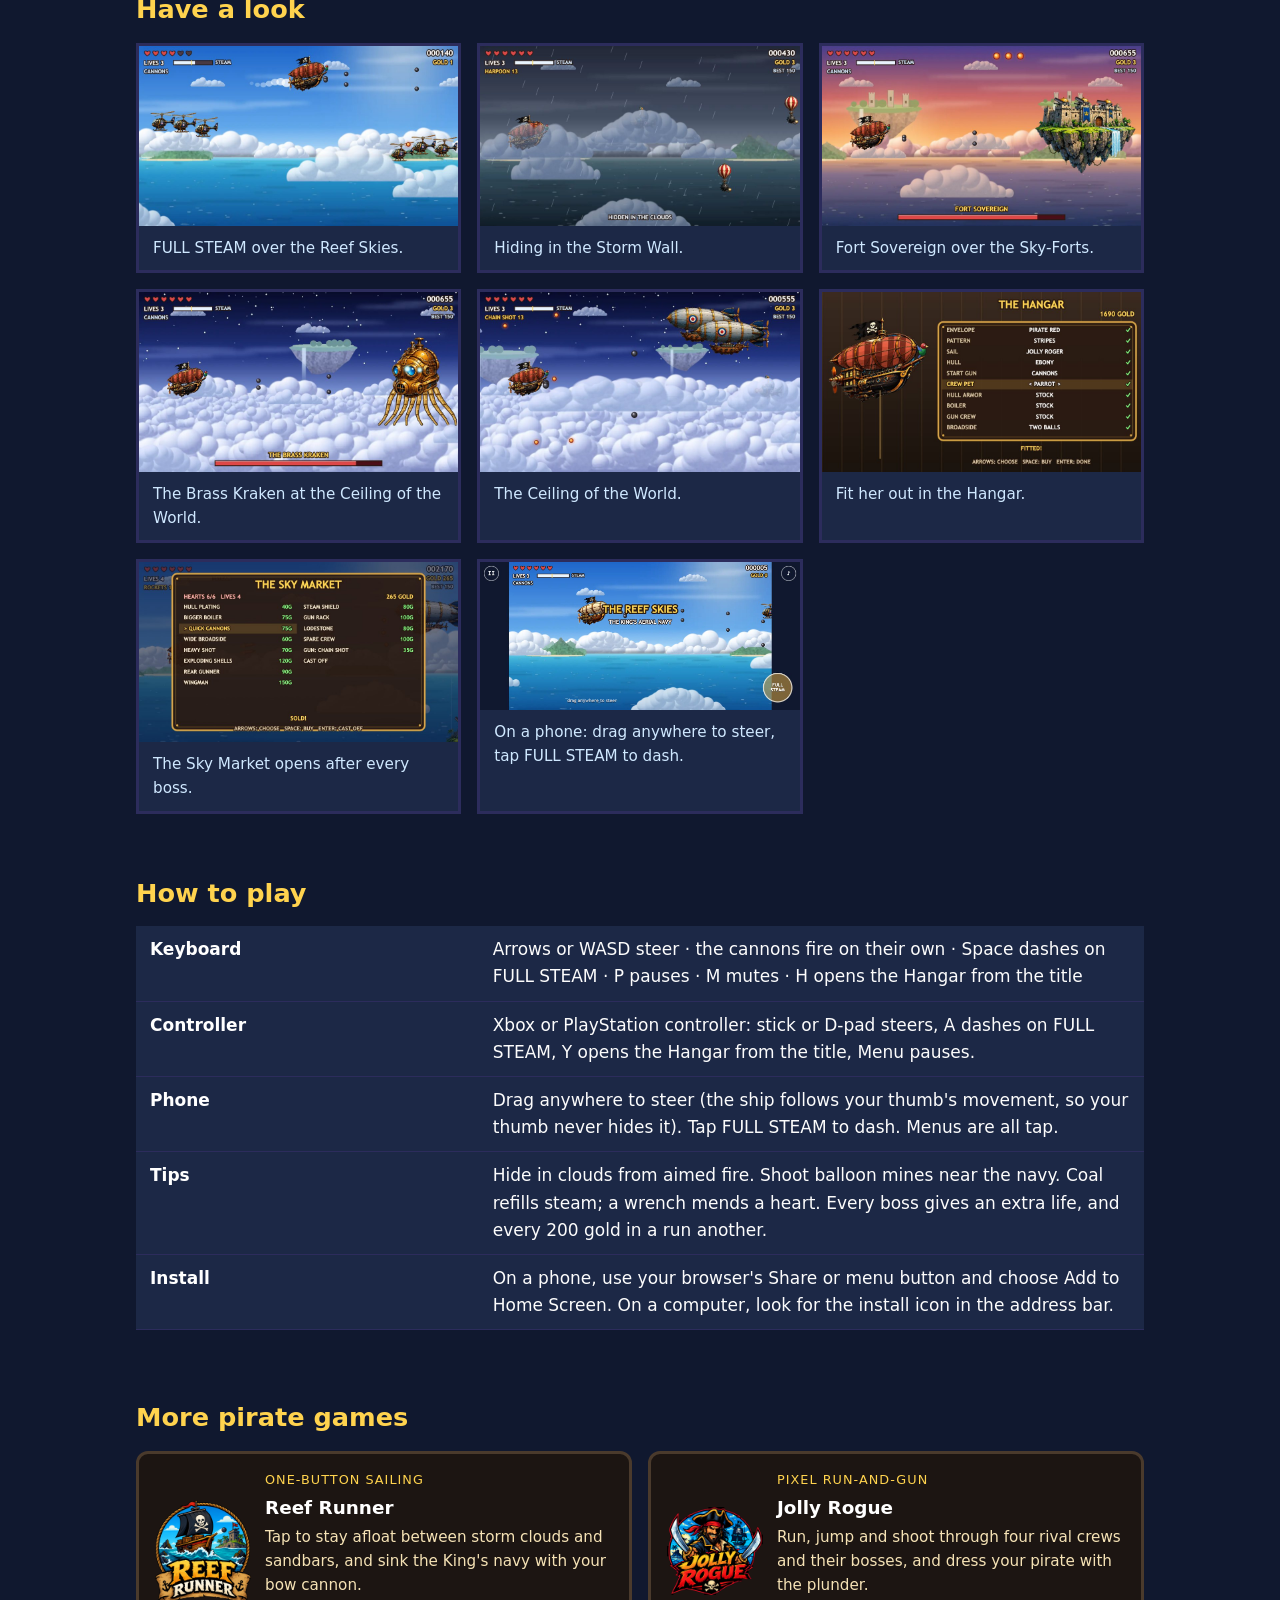
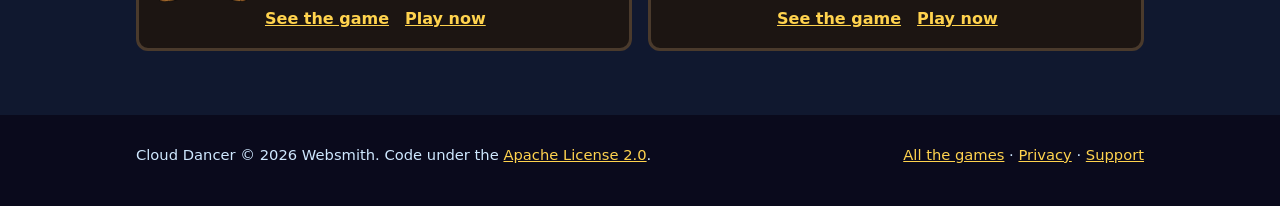
==== commit a4086d80: "Code license: MIT to Apache-2.0 (LICENSE + NOTICE) Co-Authored-By: Claude Opus 5.5 <noreply@anthropi" ====
--- a/cloud-dancer/index.html
+++ b/cloud-dancer/index.html
@@ -165,7 +165,7 @@
 
 <footer>
   <div class="wrap">
-    <p>Cloud Dancer © 2026 Websmith. Code under the <a href="LICENSE">MIT License</a>.</p>
+    <p>Cloud Dancer © 2026 Websmith. Code under the <a href="LICENSE">Apache License 2.0</a>.</p>
     <p><a href="../">All the games</a> · <a href="privacy/">Privacy</a> · <a href="support/">Support</a></p>
   </div>
 </footer>
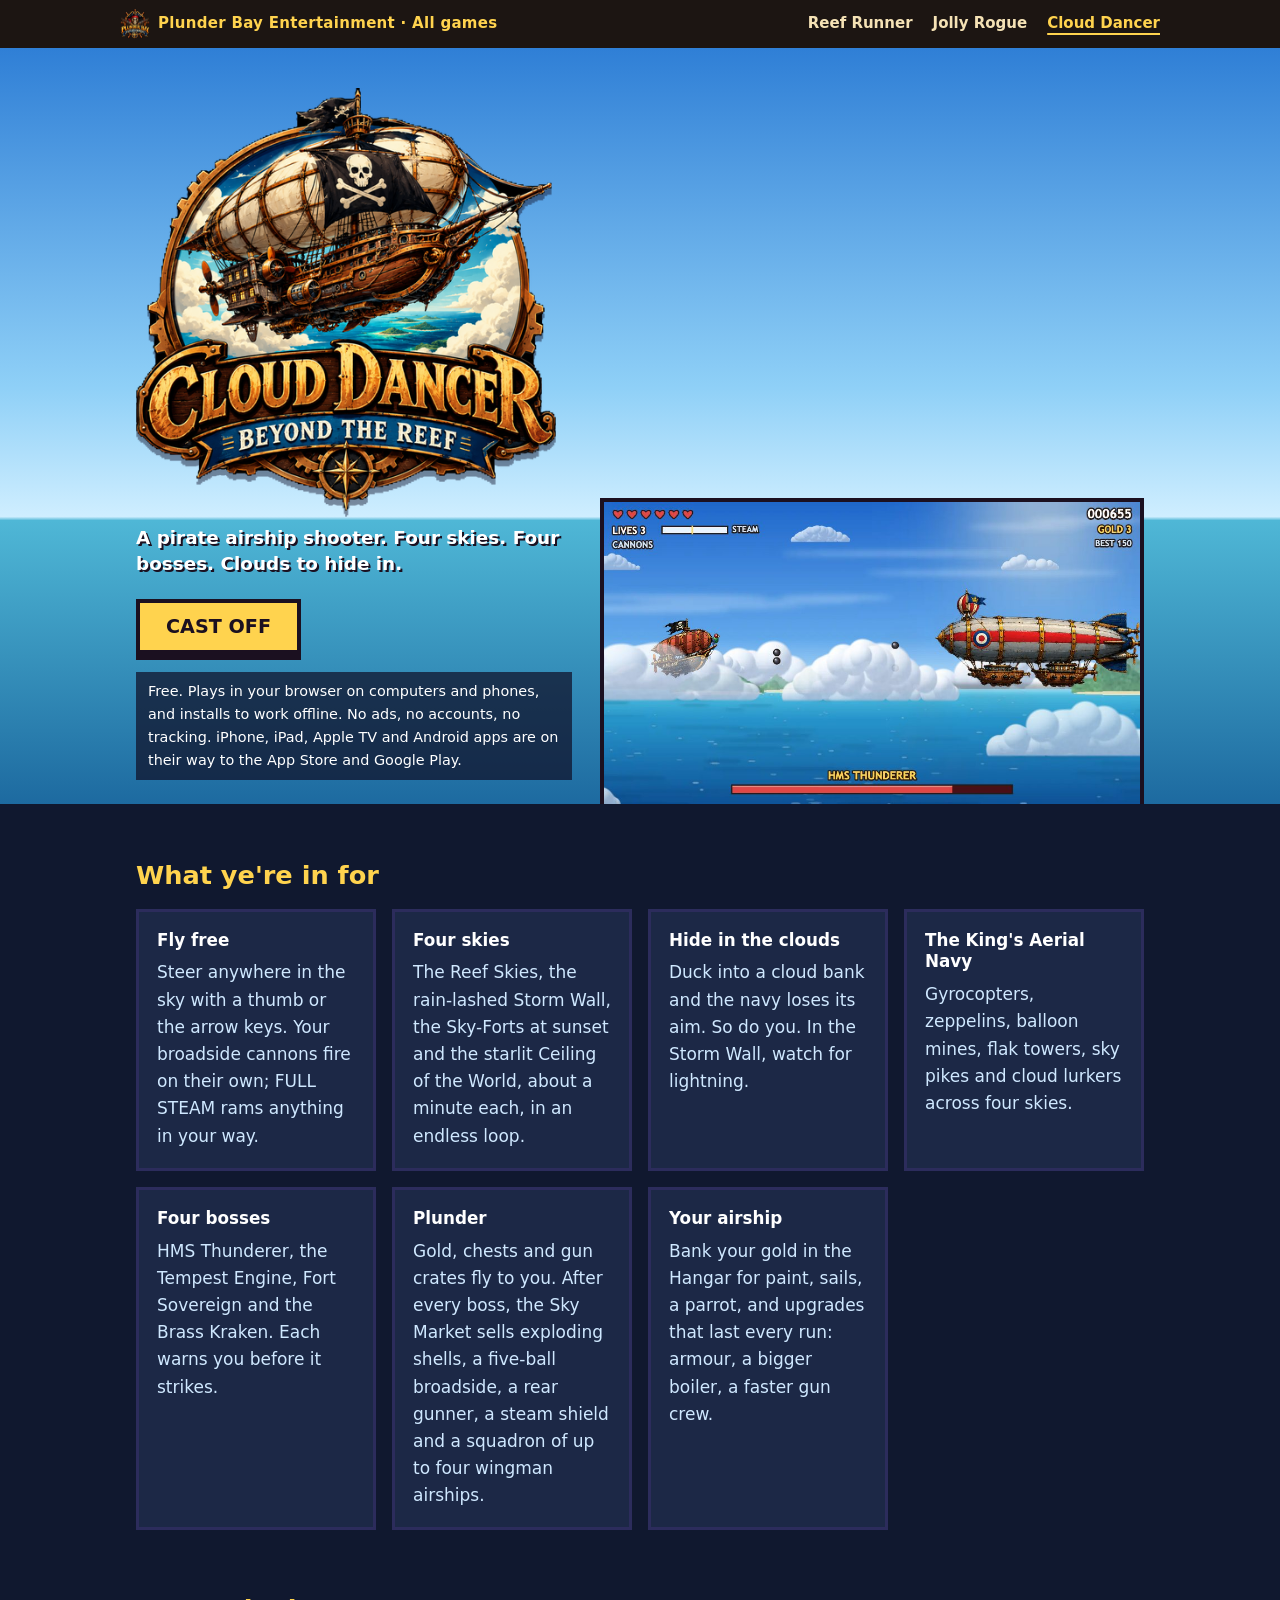
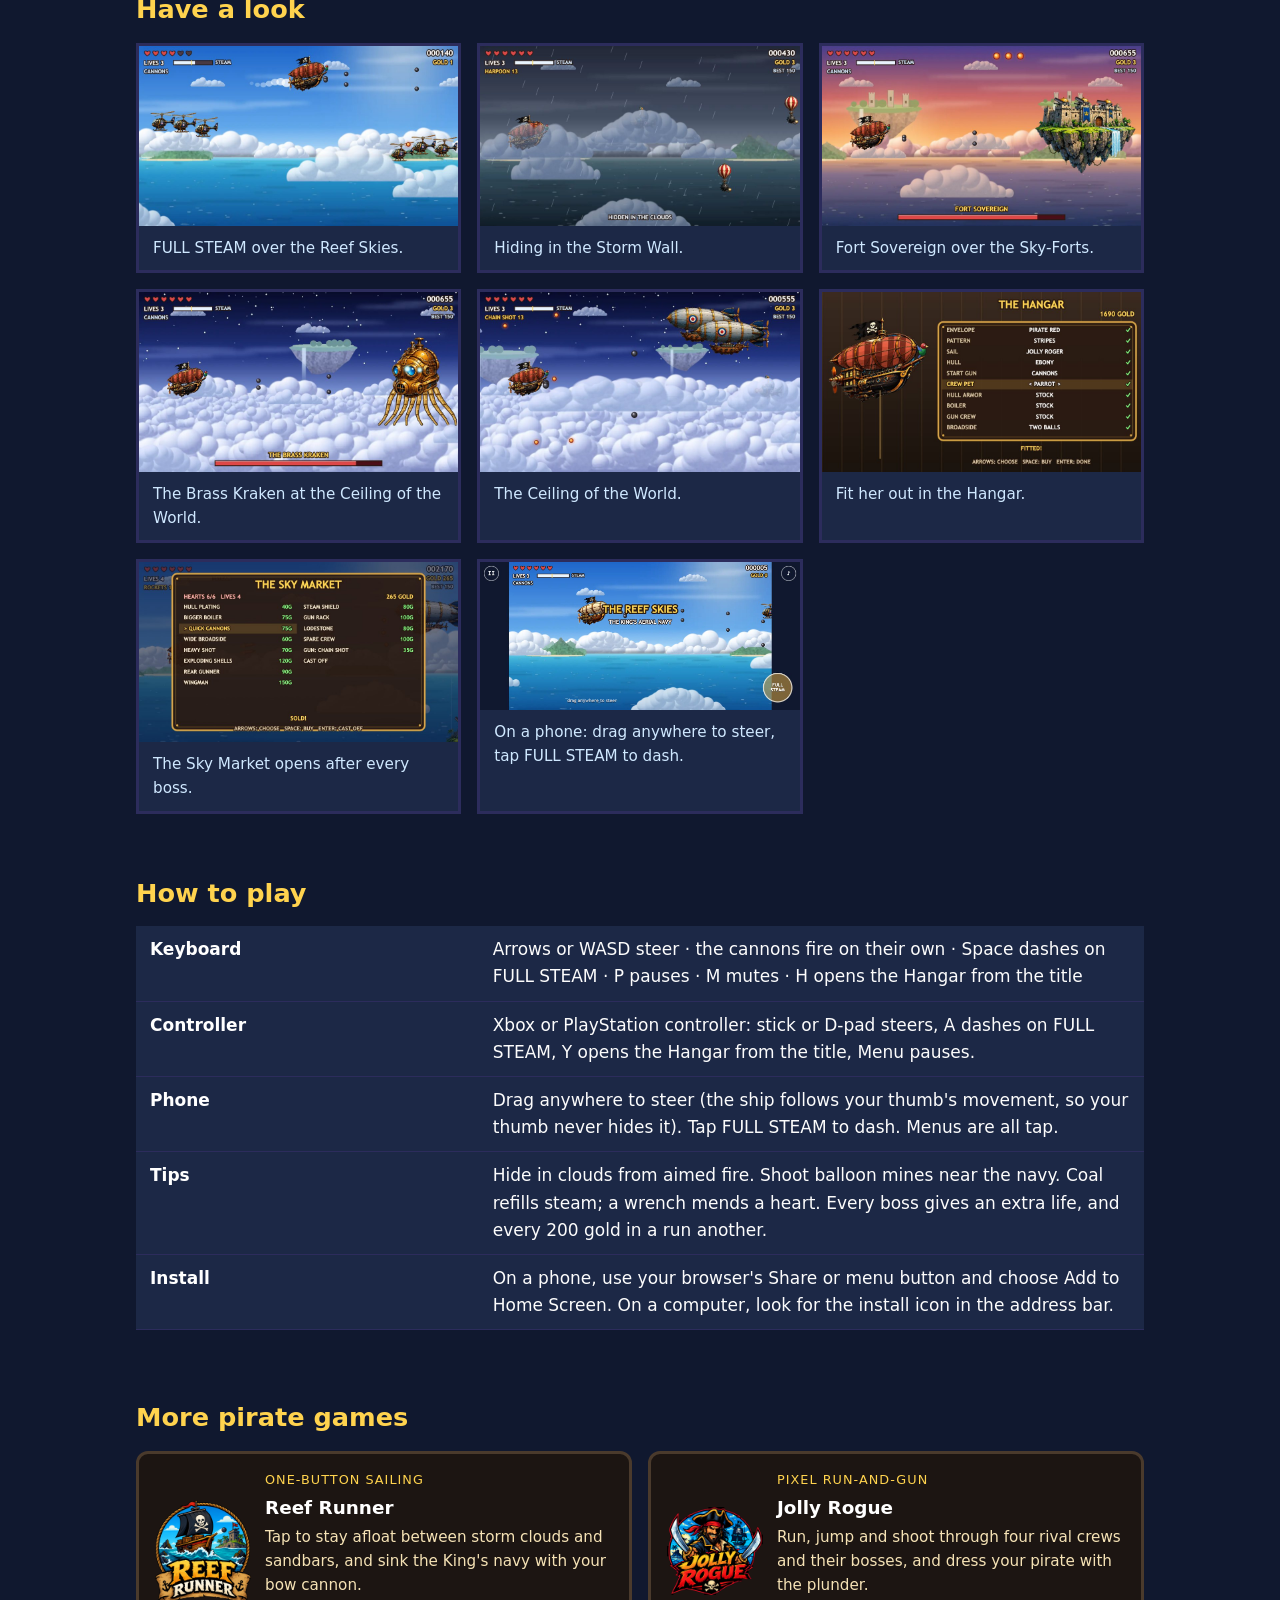
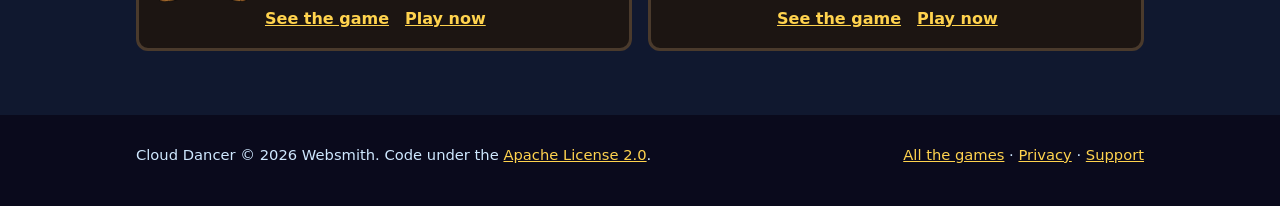
==== commit 8efc4948: "Publish Reef Runner build from source 94e947d Co-Authored-By: Claude Opus 5.5 <noreply@anthropic.com" ====
--- a/cloud-dancer/index.html
+++ b/cloud-dancer/index.html
@@ -93,7 +93,7 @@
       <p class="tag">A pirate airship shooter. Four skies. Four bosses. Clouds to hide in.</p>
       <a class="btn" href="play/">CAST OFF</a>
       <p class="note">Free. Plays in your browser on computers and phones, and installs to work offline.
-        No ads, no accounts, no tracking. iPhone, iPad and Android apps are on their way to the App Store and Google Play.</p>
+        No ads, no accounts, no tracking. iPhone, iPad, Apple TV and Android apps are on their way to the App Store and Google Play.</p>
     </div>
     <figure><img src="img/boss.jpg" width="960" height="540" alt="The painted Cloud Dancer airship facing HMS Thunderer, a huge navy dreadnought zeppelin with a red war stripe, over a tropical sea."></figure>
   </div>
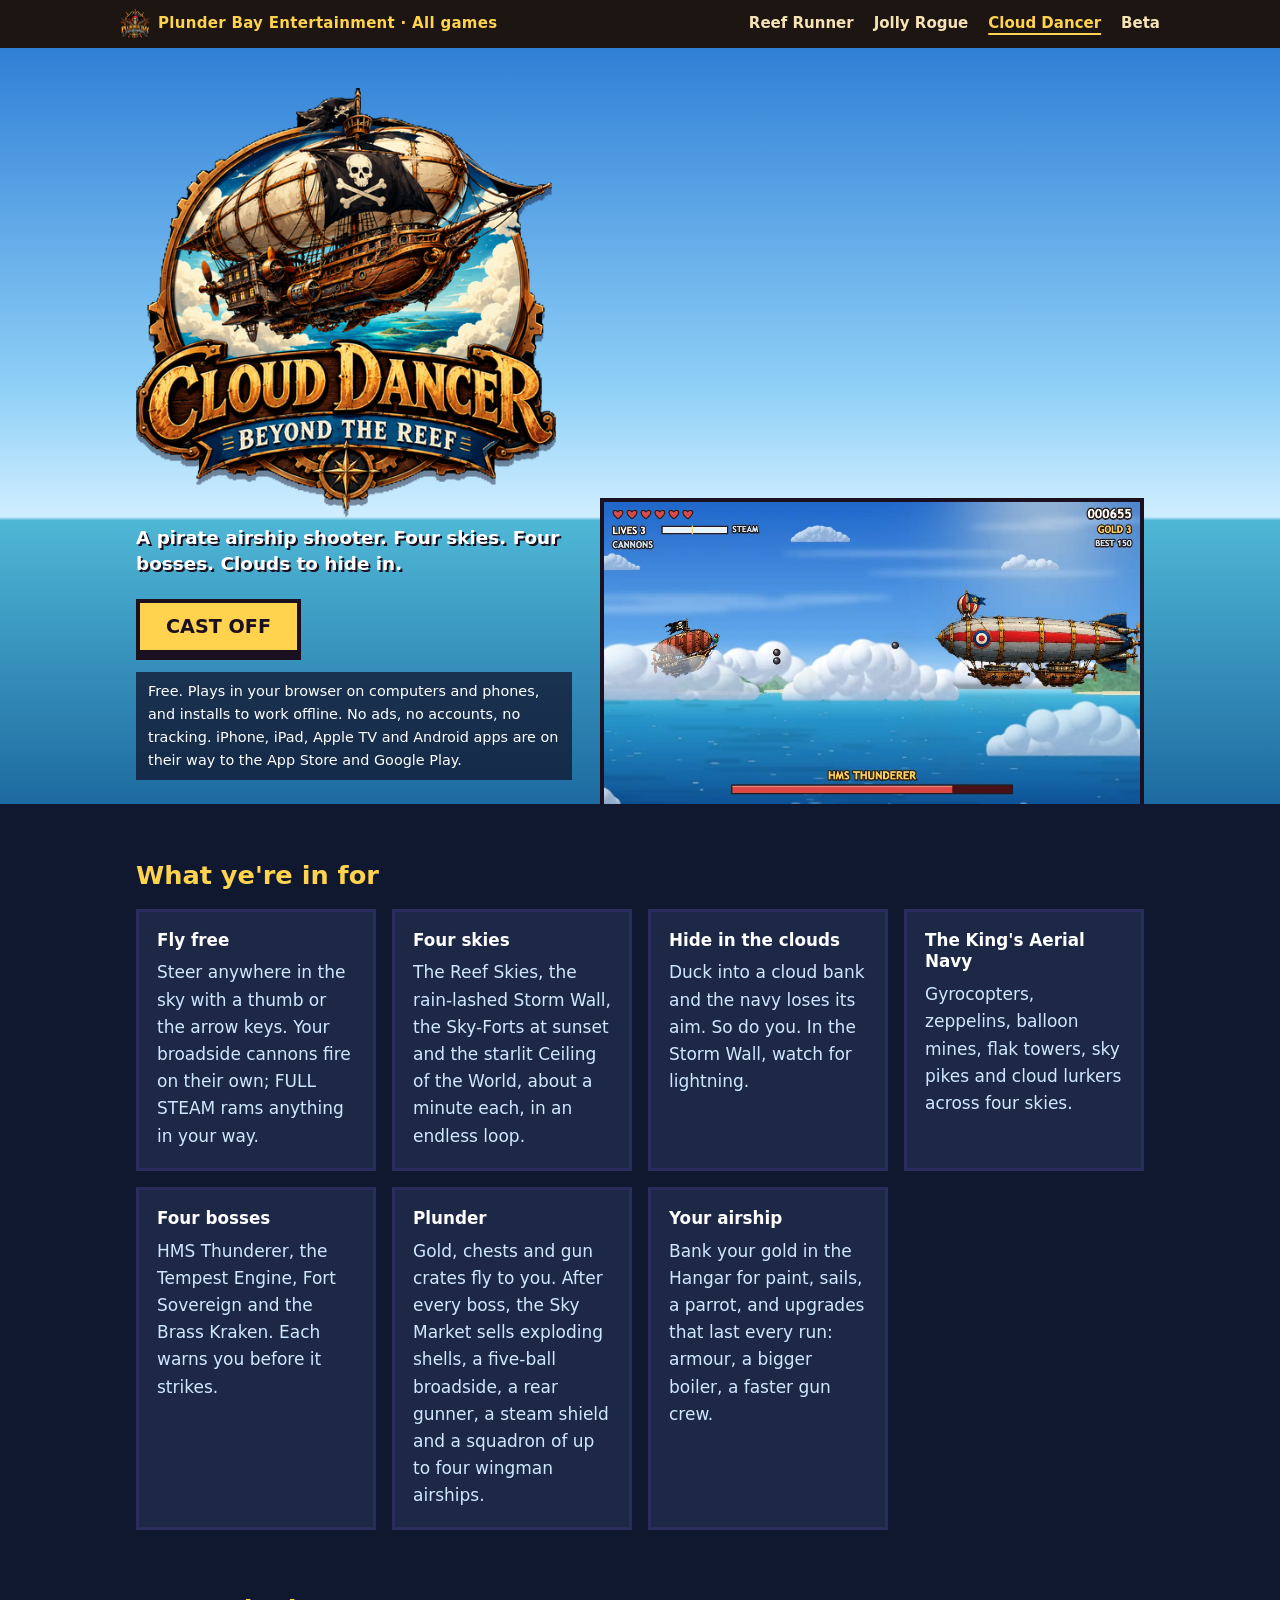
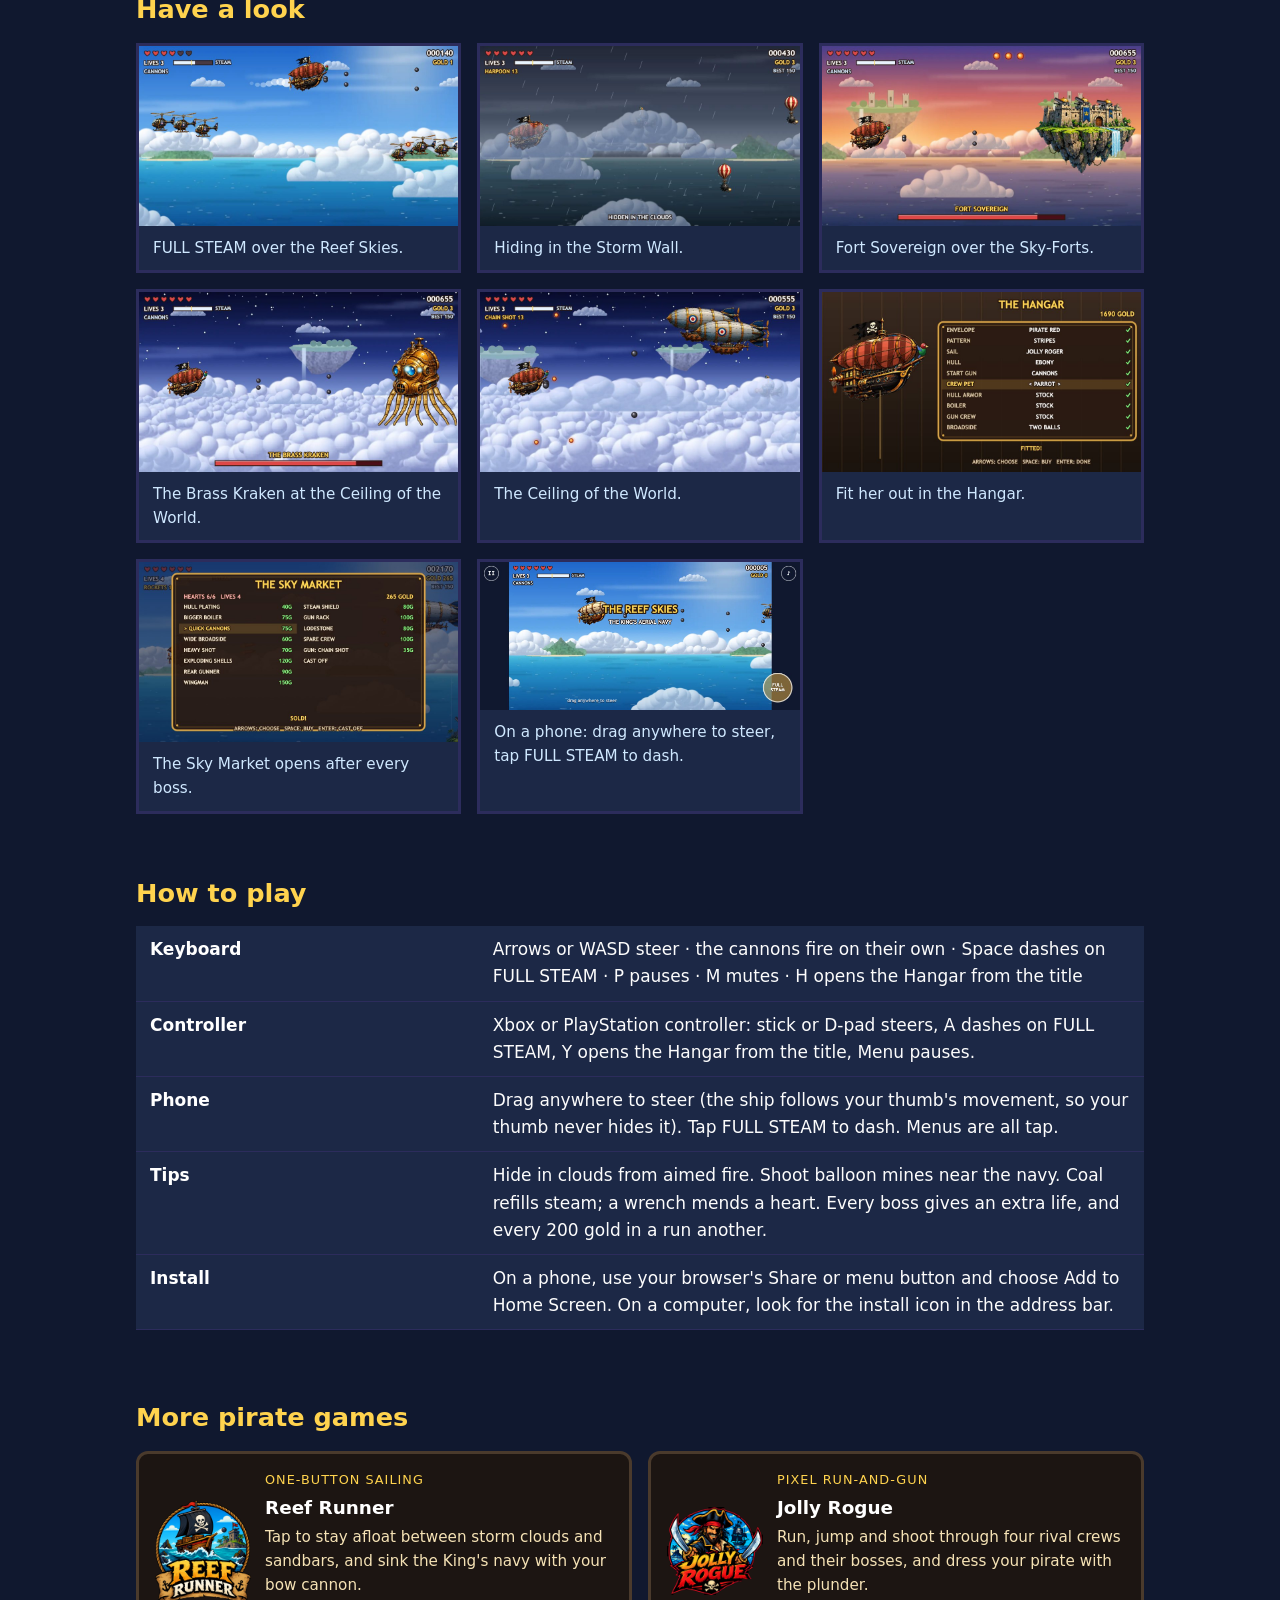
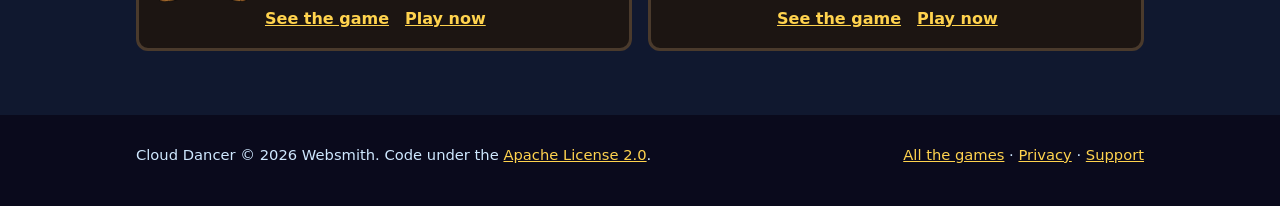
==== commit 87d1de39: "Publish Reef Runner build from source 7524901 Co-Authored-By: Claude Opus 5.5 <noreply@anthropic.com" ====
--- a/cloud-dancer/index.html
+++ b/cloud-dancer/index.html
@@ -85,6 +85,7 @@
   <a href="../reef-runner/">Reef Runner</a>
   <a href="../jolly-rogue/">Jolly Rogue</a>
   <a href="../cloud-dancer/" aria-current="page">Cloud Dancer</a>
+  <a href="../beta/">Beta</a>
 </nav>
 <header>
   <div class="wrap hero">
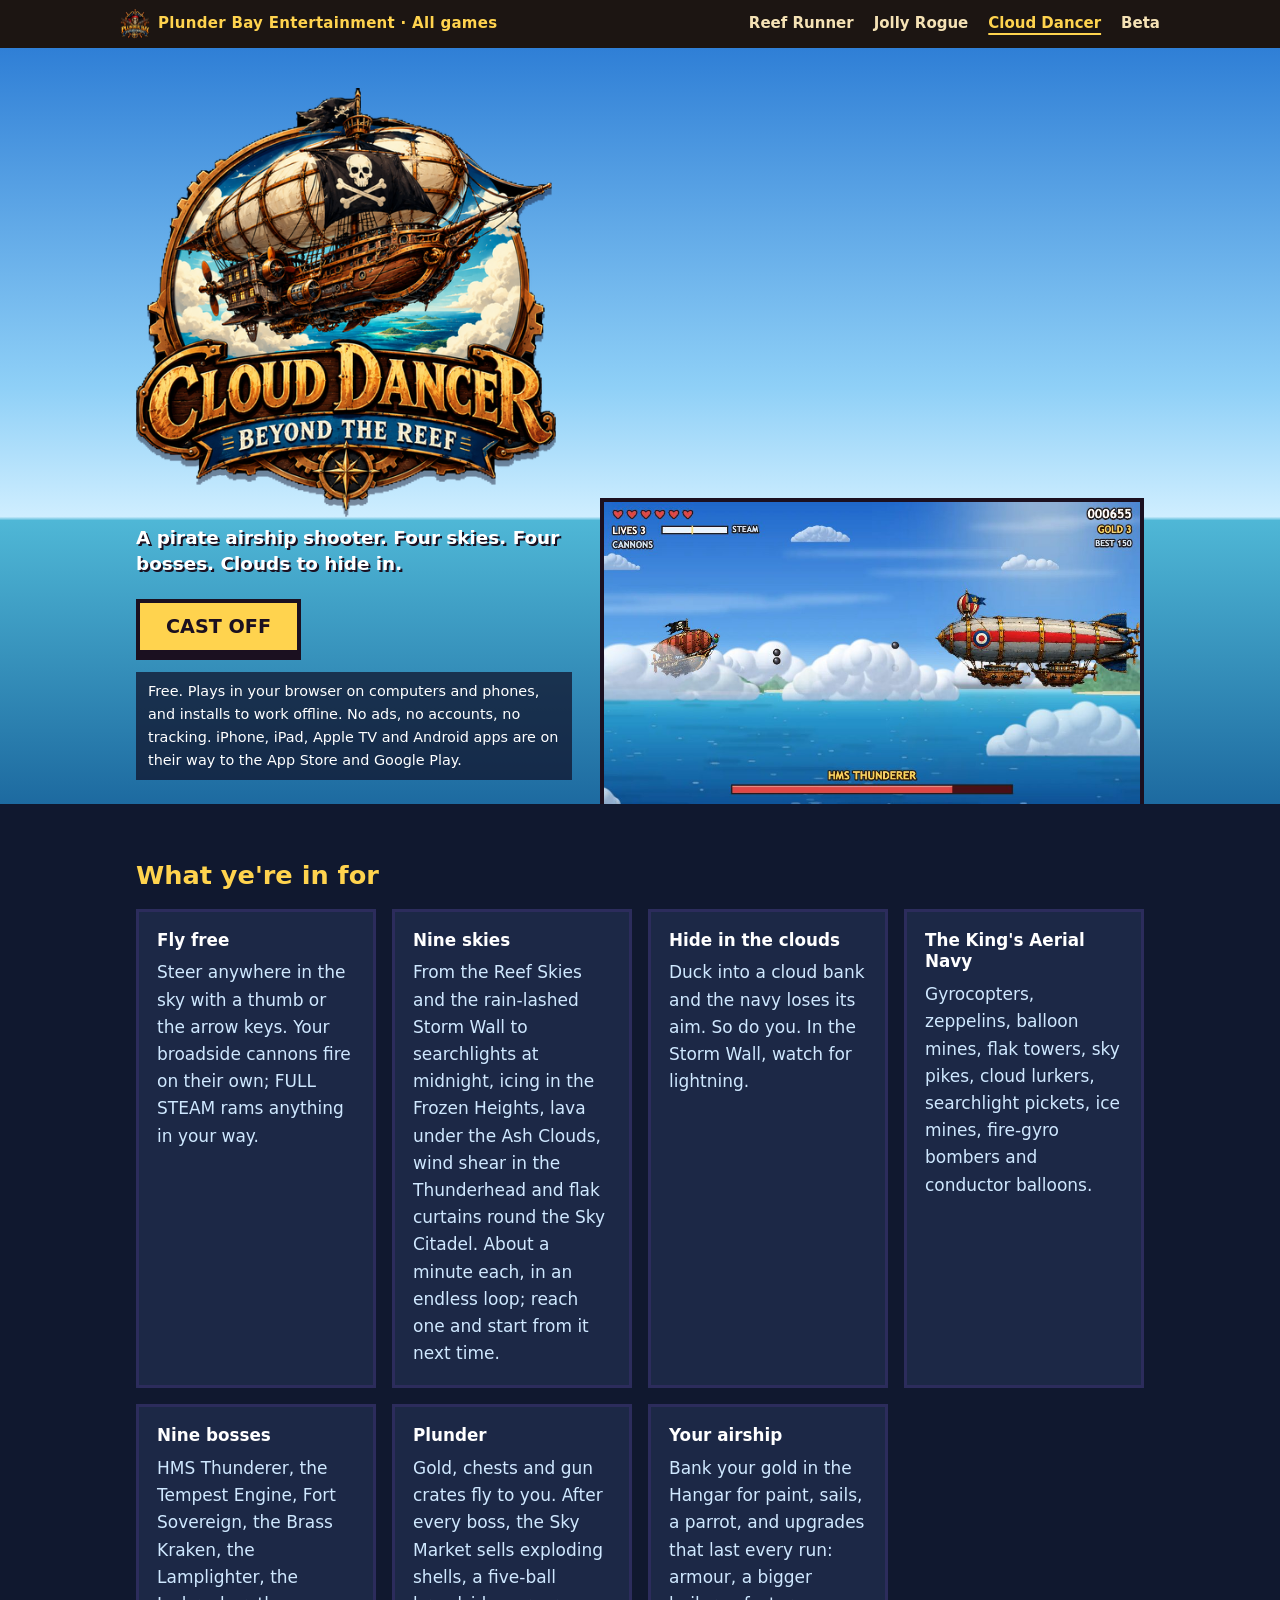
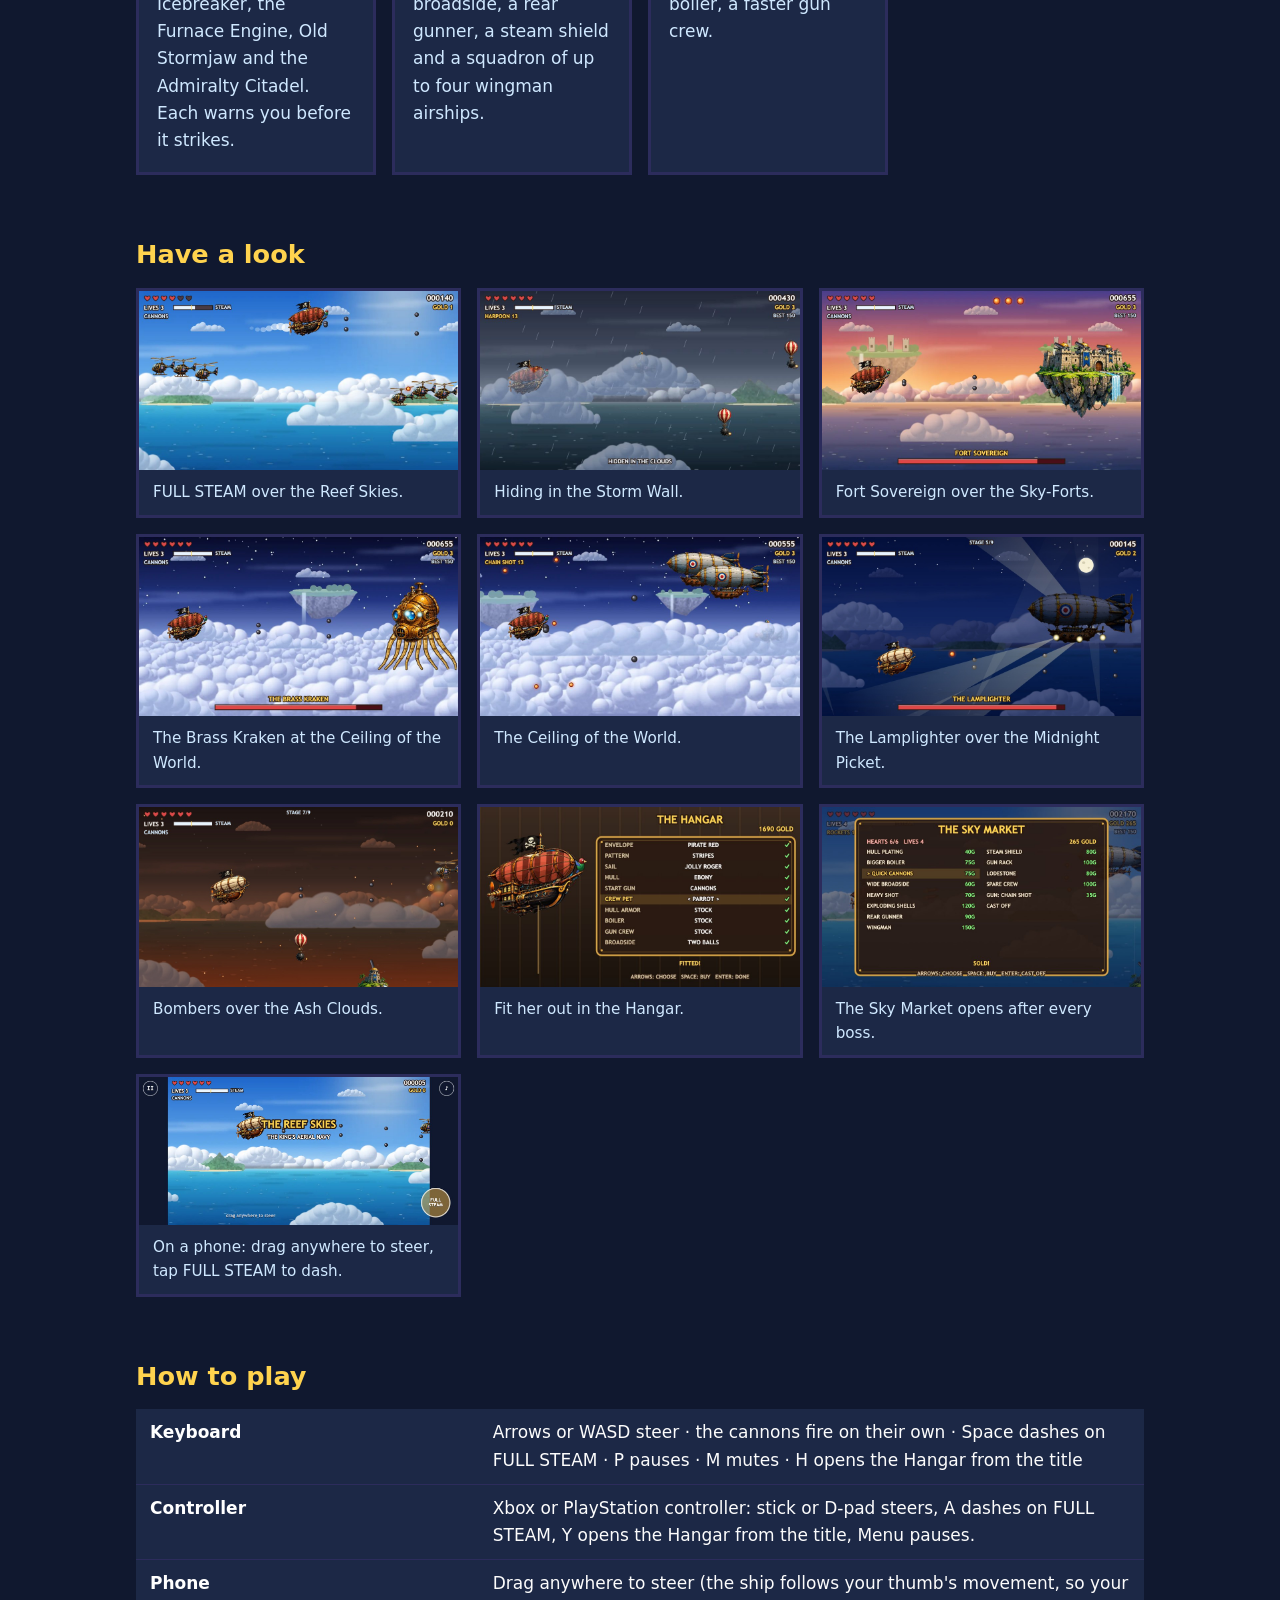
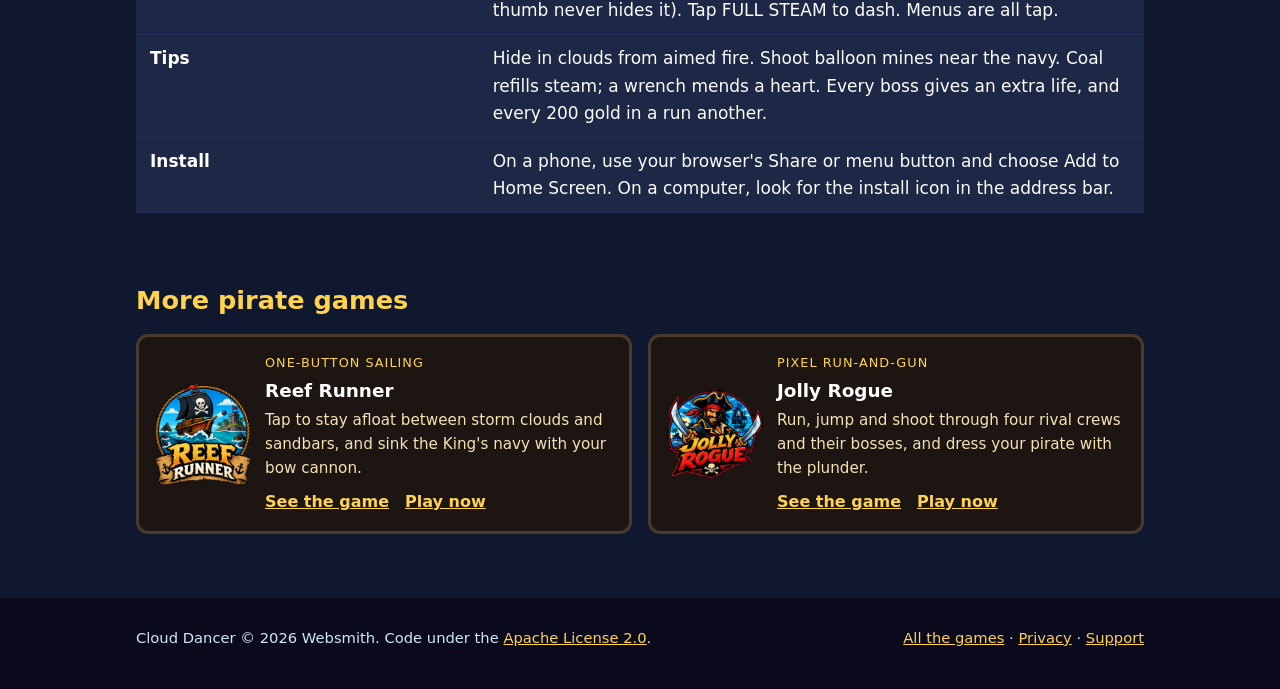
==== commit 47738a93: "Publish Reef Runner build from source 52eba21 Co-Authored-By: Claude Opus 5.5 <noreply@anthropic.com" ====
--- a/cloud-dancer/index.html
+++ b/cloud-dancer/index.html
@@ -4,12 +4,12 @@
 <meta charset="utf-8">
 <meta name="viewport" content="width=device-width, initial-scale=1">
 <title>Cloud Dancer: a pirate airship shooter</title>
-<meta name="description" content="Steer the Cloud Dancer, a steampunk pirate airship, through four skies and broadside the King's Aerial Navy. Free; plays in your browser, on your phone, and offline.">
+<meta name="description" content="Steer the Cloud Dancer, a steampunk pirate airship, through nine skies and broadside the King's Aerial Navy. Free; plays in your browser, on your phone, and offline.">
 <meta name="theme-color" content="#2f7fd6">
 <link rel="icon" type="image/png" href="favicon-32.png">
 <link rel="apple-touch-icon" href="apple-touch-icon.png">
 <meta property="og:title" content="Cloud Dancer: Beyond the Reef">
-<meta property="og:description" content="A free steampunk pirate airship shooter. Four skies, four bosses, one cloud to hide in.">
+<meta property="og:description" content="A free steampunk pirate airship shooter. Nine skies, nine bosses, one cloud to hide in.">
 <meta property="og:image" content="https://reefrunner.us/cloud-dancer/img/boss.jpg">
 <style>
   :root {
@@ -105,10 +105,10 @@
     <h2 id="what">What ye're in for</h2>
     <div class="grid">
       <div class="card"><h3>Fly free</h3><p>Steer anywhere in the sky with a thumb or the arrow keys. Your broadside cannons fire on their own; FULL STEAM rams anything in your way.</p></div>
-      <div class="card"><h3>Four skies</h3><p>The Reef Skies, the rain-lashed Storm Wall, the Sky-Forts at sunset and the starlit Ceiling of the World, about a minute each, in an endless loop.</p></div>
+      <div class="card"><h3>Nine skies</h3><p>From the Reef Skies and the rain-lashed Storm Wall to searchlights at midnight, icing in the Frozen Heights, lava under the Ash Clouds, wind shear in the Thunderhead and flak curtains round the Sky Citadel. About a minute each, in an endless loop; reach one and start from it next time.</p></div>
       <div class="card"><h3>Hide in the clouds</h3><p>Duck into a cloud bank and the navy loses its aim. So do you. In the Storm Wall, watch for lightning.</p></div>
-      <div class="card"><h3>The King's Aerial Navy</h3><p>Gyrocopters, zeppelins, balloon mines, flak towers, sky pikes and cloud lurkers across four skies.</p></div>
-      <div class="card"><h3>Four bosses</h3><p>HMS Thunderer, the Tempest Engine, Fort Sovereign and the Brass Kraken. Each warns you before it strikes.</p></div>
+      <div class="card"><h3>The King's Aerial Navy</h3><p>Gyrocopters, zeppelins, balloon mines, flak towers, sky pikes, cloud lurkers, searchlight pickets, ice mines, fire-gyro bombers and conductor balloons.</p></div>
+      <div class="card"><h3>Nine bosses</h3><p>HMS Thunderer, the Tempest Engine, Fort Sovereign, the Brass Kraken, the Lamplighter, the Icebreaker, the Furnace Engine, Old Stormjaw and the Admiralty Citadel. Each warns you before it strikes.</p></div>
       <div class="card"><h3>Plunder</h3><p>Gold, chests and gun crates fly to you. After every boss, the Sky Market sells exploding shells, a five-ball broadside, a rear gunner, a steam shield and a squadron of up to four wingman airships.</p></div>
       <div class="card"><h3>Your airship</h3><p>Bank your gold in the Hangar for paint, sails, a parrot, and upgrades that last every run: armour, a bigger boiler, a faster gun crew.</p></div>
     </div>
@@ -122,6 +122,8 @@
       <figure><img src="img/forts.jpg" width="960" height="540" loading="lazy" alt="Fort Sovereign, a stone fortress with brass gun turrets on a floating rock with a waterfall, in a sunset sky."><figcaption>Fort Sovereign over the Sky-Forts.</figcaption></figure>
       <figure><img src="img/kraken.jpg" width="960" height="540" loading="lazy" alt="The Brass Kraken, a riveted brass dome with glowing eyes and clockwork tentacles, over a sea of cloud under the stars."><figcaption>The Brass Kraken at the Ceiling of the World.</figcaption></figure>
       <figure><img src="img/ceiling.jpg" width="960" height="540" loading="lazy" alt="Gyrocopters flying in a line over a sea of cloud, with floating islands under a starry sky."><figcaption>The Ceiling of the World.</figcaption></figure>
+      <figure><img src="img/night.jpg" width="960" height="540" loading="lazy" alt="The Lamplighter, a blacked-out navy zeppelin, sweeping three searchlight beams across a moonlit night sky."><figcaption>The Lamplighter over the Midnight Picket.</figcaption></figure>
+      <figure><img src="img/ash.jpg" width="960" height="540" loading="lazy" alt="Fire-gyro bombers dropping firebombs over a smoky orange sky, embers rising from a volcano below."><figcaption>Bombers over the Ash Clouds.</figcaption></figure>
       <figure><img src="img/hangar.jpg" width="960" height="540" loading="lazy" alt="The Hangar: the airship with a blue striped envelope and a parrot, beside the list of choices."><figcaption>Fit her out in the Hangar.</figcaption></figure>
       <figure><img src="img/market.jpg" width="960" height="540" loading="lazy" alt="The Sky Market listing upgrades and their prices."><figcaption>The Sky Market opens after every boss.</figcaption></figure>
       <figure><img src="img/phone.jpg" width="1200" height="555" loading="lazy" alt="The game on a phone held sideways, with pause and mute in the corners and a FULL STEAM button at the bottom right."><figcaption>On a phone: drag anywhere to steer, tap FULL STEAM to dash.</figcaption></figure>
